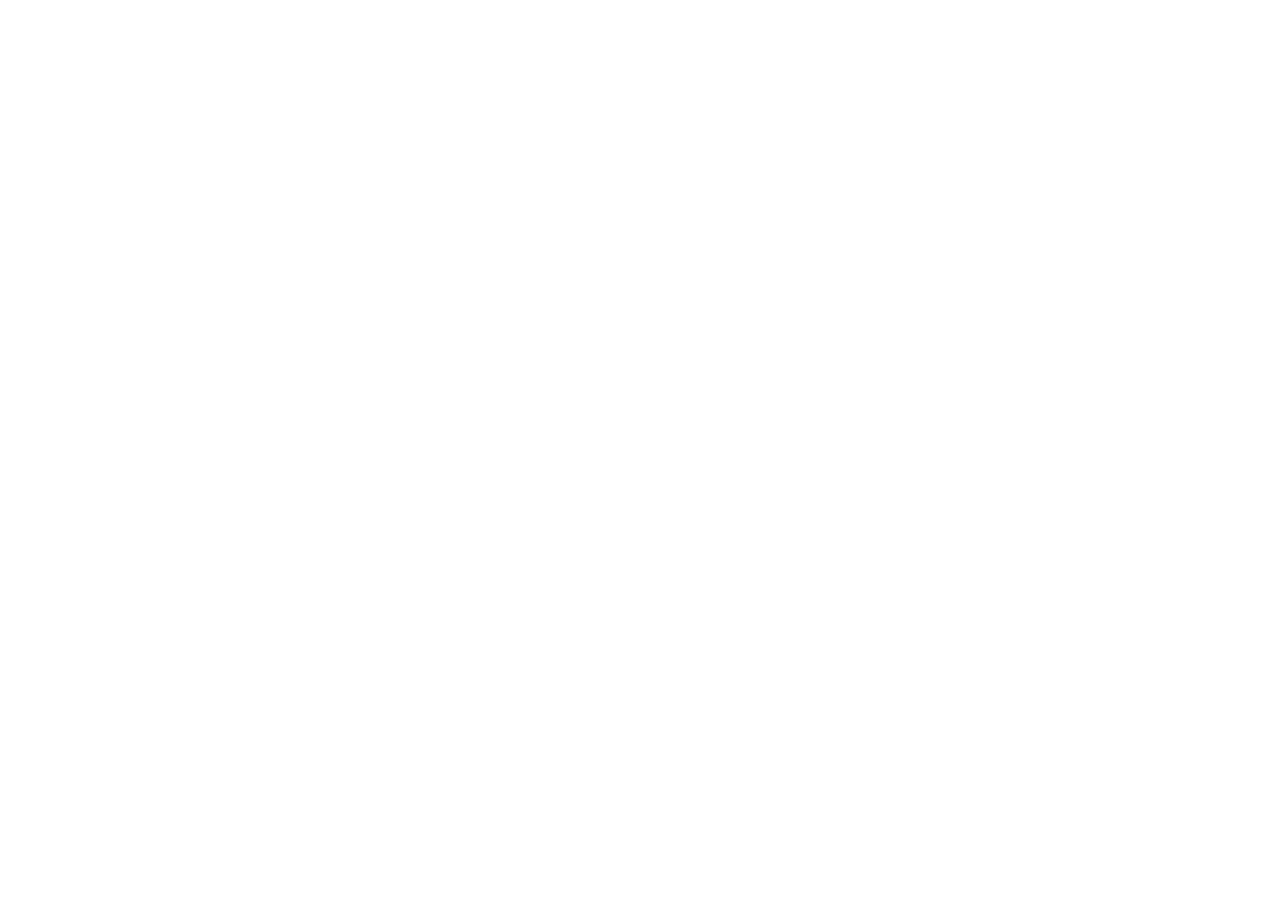
==== index.html @ 2ef4dcbf "index html" ====
<!DOCTYPE html>
<html lang="en">
<head>
  <meta charset="UTF-8">
  <meta http-equiv="X-UA-Compatible" content="IE=edge">
  <meta name="viewport" content="width=device-width, initial-scale=1.0">
  <title>Document</title>
</head>
<body>
  
</body>
</html>
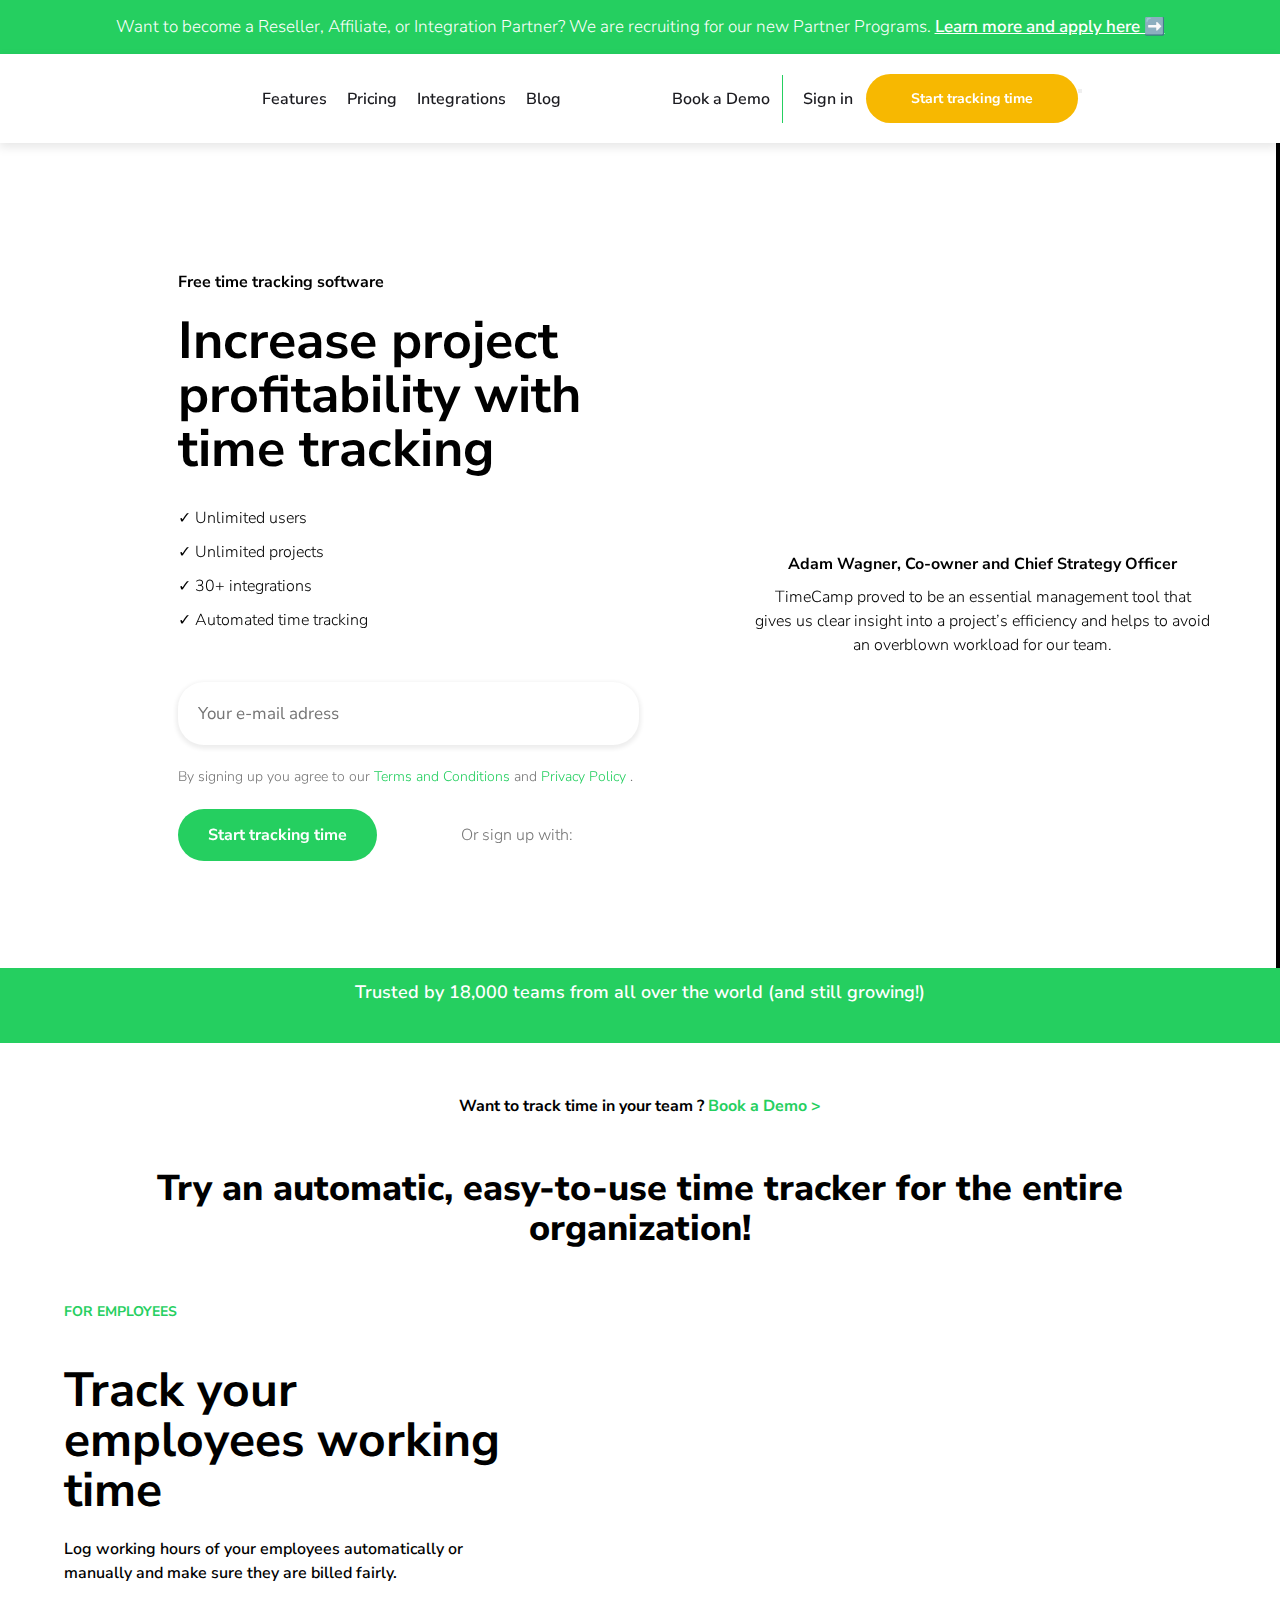
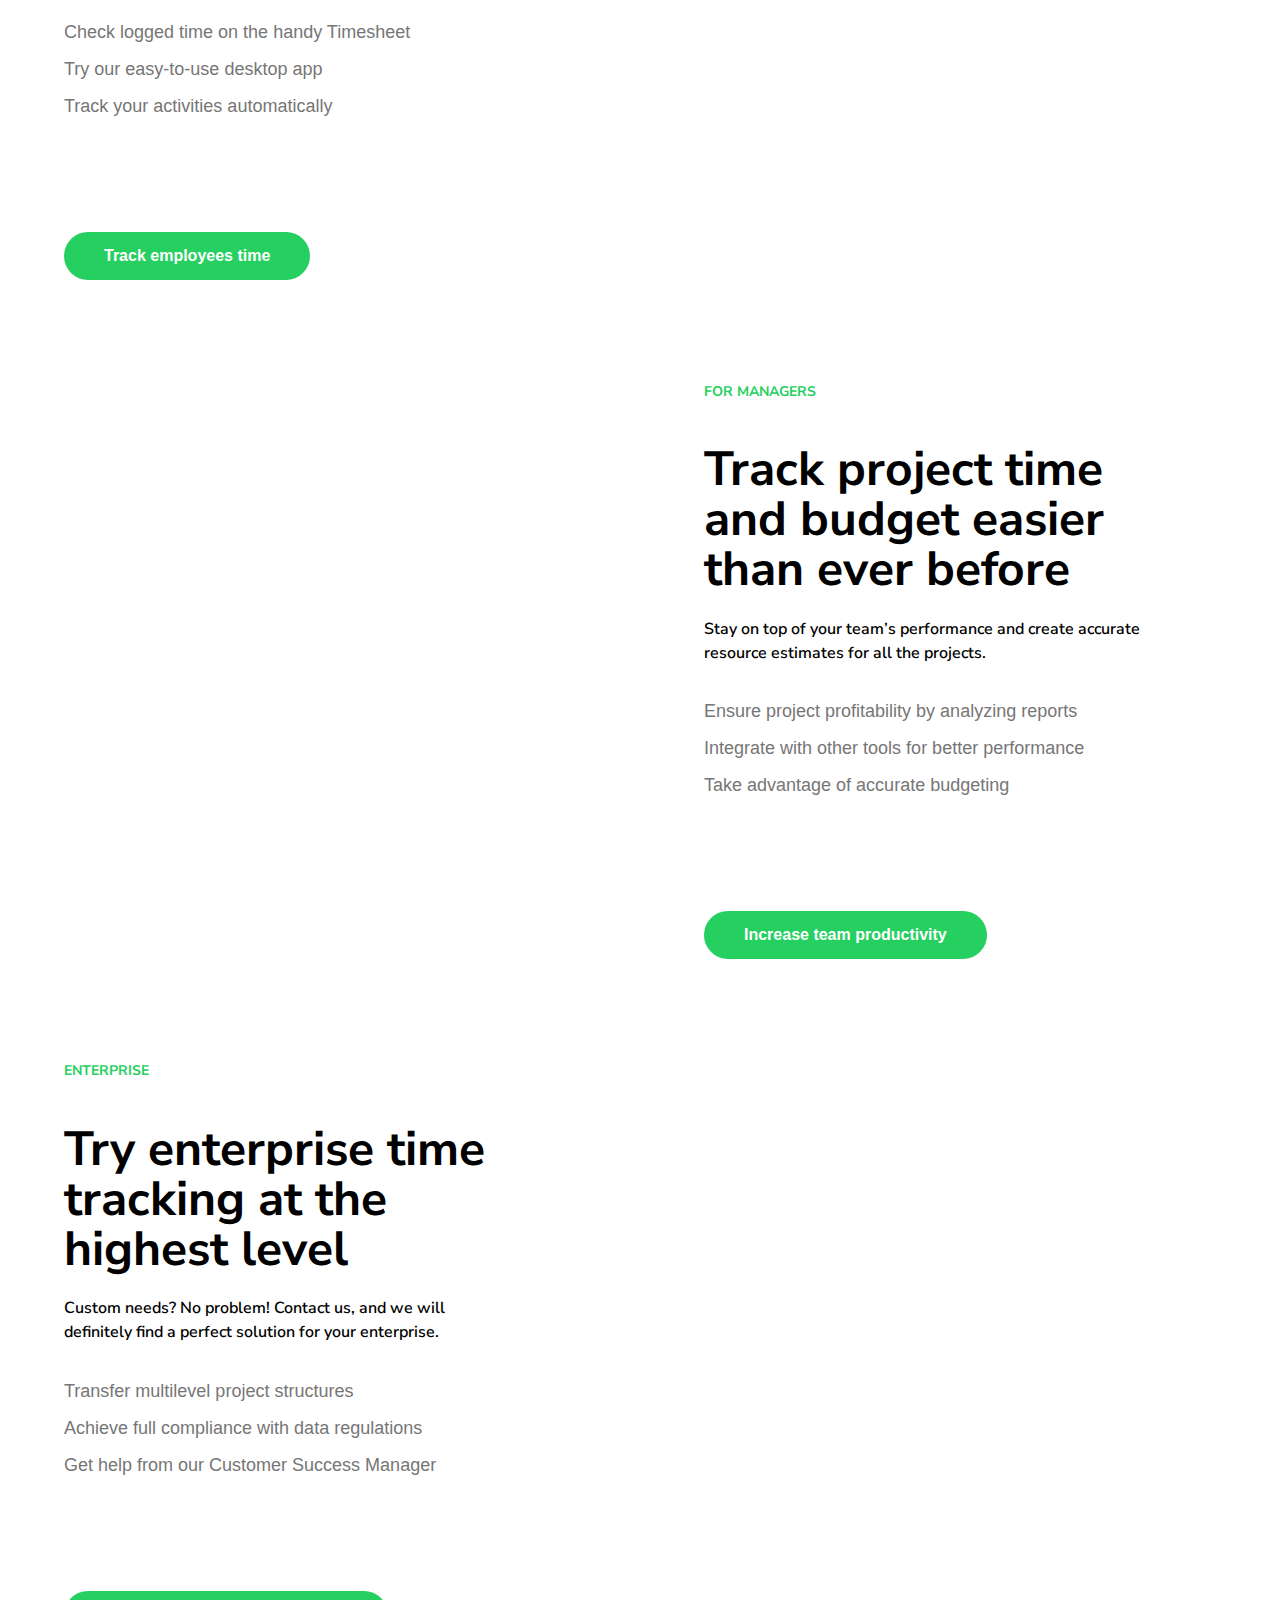
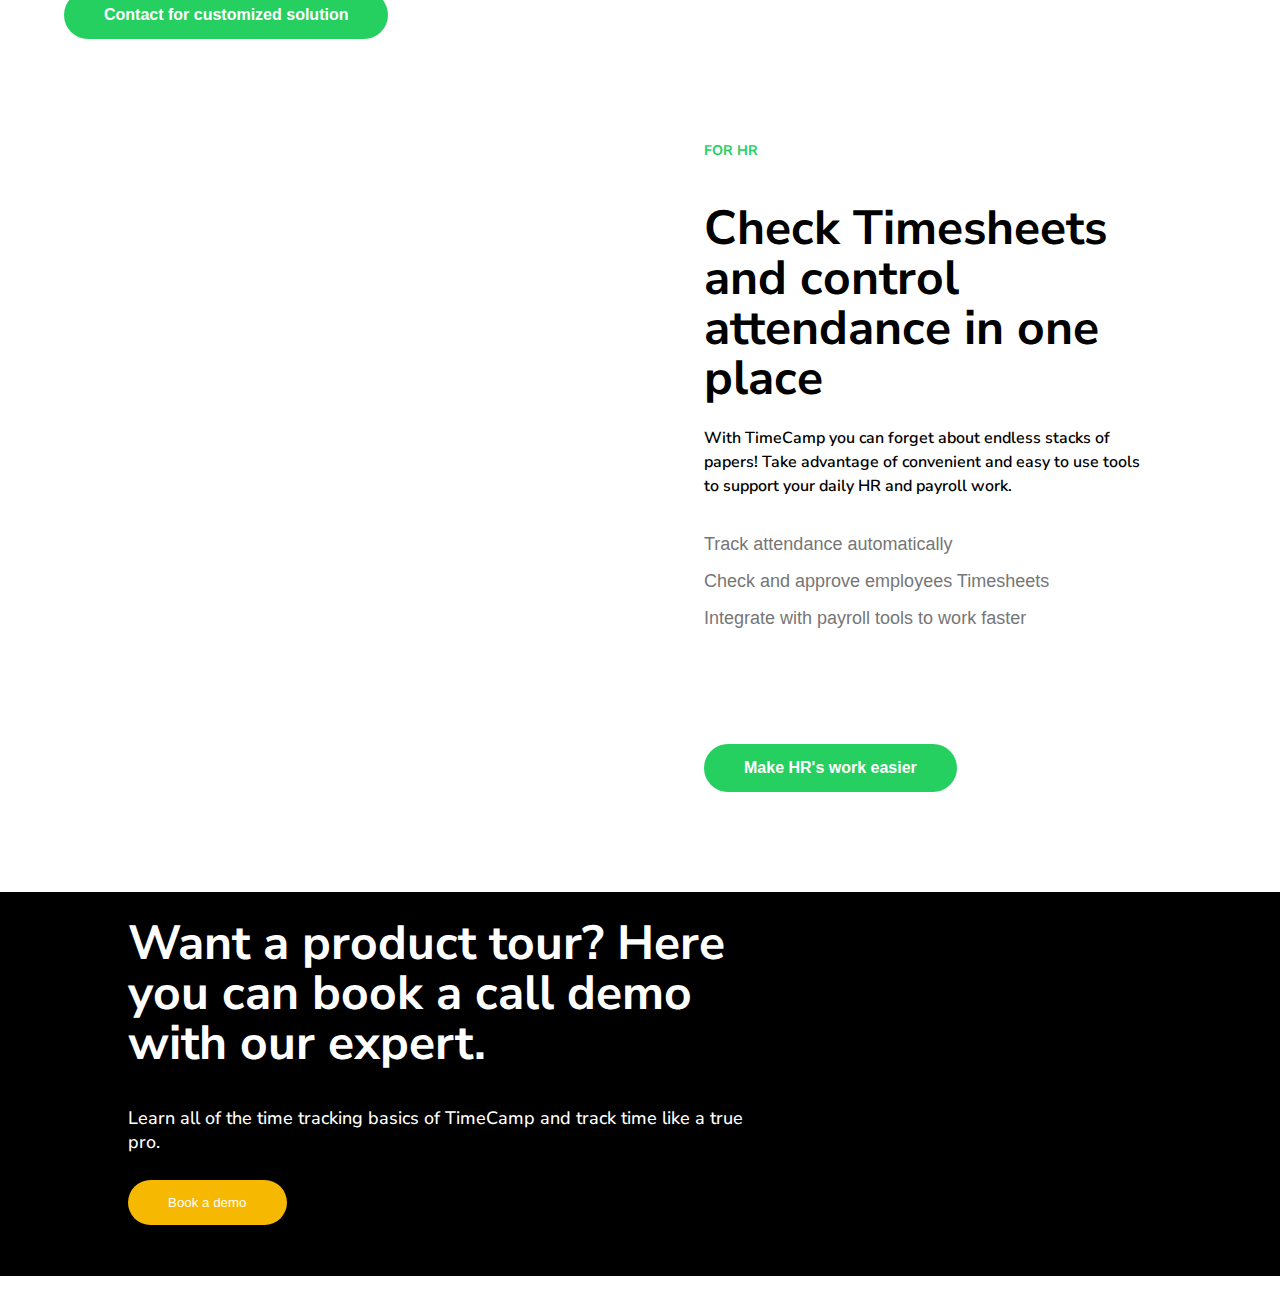
==== commit ce7bf870: "all tastks day 2" ====
--- a/index.html
+++ b/index.html
@@ -4,9 +4,195 @@
   <meta charset="UTF-8">
   <meta http-equiv="X-UA-Compatible" content="IE=edge">
   <meta name="viewport" content="width=device-width, initial-scale=1.0">
-  <title>Document</title>
+  <title>Time Tracking Software - Free Automated Time Tracker TimeCamp</title>
+  <link rel="stylesheet" href="style.css">
+  <link rel="icon" href="https://cdn-m.timecamp.com/timecamp.png" type="image/icon type">
+  <link rel="preload stylesheet" href="https://fonts.googleapis.com/css2?family=Nunito+Sans:wght@400;600;700;800&display=swap" as="style" />
+  <link rel="preload stylesheet" href="https://fonts.googleapis.com/css2?family=Lato:wght@400;700;900&display=swap" as="style" />
 </head>
 <body>
-  
+  <div id="nav1">
+    <p>Want to become a Reseller, Affiliate, or Integration Partner? We are recruiting for our new Partner Programs. <a target="_blank" href="https://www.timecamp.com/partners">Learn more and apply here ➡️</a></p>
+  </div>
+  <div id="nav2">
+    <img src="https://cdn-m.timecamp.com/img/greenbranding/colorLogo.svg" alt="">
+    <div>
+      <a target="_blank" href="">Features</a>
+      <a target="_blank" href="">Pricing</a>
+      <a target="_blank" href="">Integrations</a>
+      <a target="_blank" href="">Blog</a>
+    </div>
+    <div>
+      <a href="">Book a Demo</a>
+      <span></span>
+      <a href="">Sign in</a>
+      
+    </div>
+    <button>Start tracking time</button>
+    <div>
+      <button>
+        <span class="icon"></span>
+      </button>
+    </div>
+  </div>
+
+  <div id="mid">
+    <div id="left">
+      <p>Free time tracking software</p>
+      <h1>Increase project profitability with time tracking</h1>
+      <ul>
+        <li>✓ Unlimited users</li>
+        <li>✓ Unlimited projects</li>
+        <li>✓ 30+ integrations</li>
+        <li>✓ Automated time tracking</li>
+      </ul>
+      <input class="font" type="email" placeholder="Your e-mail adress">
+      <p>By signing up you agree to our <a target="_blank" href="https://www.timecamp.com/terms-conditions/">Terms and Conditions</a> and <a target="_blank" href="https://www.timecamp.com/privacy-policy/">Privacy Policy</a> .</p>
+      <button class="font">Start tracking time</button>
+      <div>
+        <p>Or sign up with:</p>
+        <img src="https://cdn-m.timecamp.com/img/logos/google.svg" alt="">
+      </div>
+    </div>
+    <div id="right">
+      <img src="https://cdn-m.timecamp.com/img/person.jpg" alt="">
+      <p>Adam Wagner, Co-owner and Chief Strategy Officer</p>
+      <p>TimeCamp proved to be an essential management tool that gives us clear insight into a project’s efficiency and helps to avoid an overblown workload for our team.</p>
+      <img src="https://cdn-m.timecamp.com/img/raindrop_logo.svg" alt="">
+    </div>
+  </div>
+  <div id="midFooter">
+    <p>Trusted by 18,000 teams from all over the world (and still growing!)</p>
+    <div>
+      <img src="https://cdn-m.timecamp.com/img/greenbranding/social-proof-section/usp-logo-white.png" alt="">
+      <img src="https://cdn-m.timecamp.com/img/greenbranding/social-proof-section/dsv-logo-white.png" alt="">
+      <img src="https://cdn-m.timecamp.com/img/greenbranding/social-proof-section/raindrop-logo-white.png" alt="">
+      <img src="https://cdn-m.timecamp.com/img/greenbranding/social-proof-section/saatchi-logo-white.png" alt="">
+      <img src="https://cdn-m.timecamp.com/img/greenbranding/social-proof-section/blitz-logo-white.png" alt="">
+      <img src="https://cdn-m.timecamp.com/img/greenbranding/social-proof-section/havas-logo-white.png" alt="">
+    </div>
+  </div>
+  <div id="sec-3">
+    <p>Want to track time in your team ? <a href="">Book a Demo ></a></p>
+    <h1>Try an automatic, easy-to-use time tracker for the entire organization!</h1>
+    <div class="sub">
+      <div class="div1">
+        <p>FOR EMPLOYEES</p>
+        <h1>Track your employees working time</h1>
+        <p>Log working hours of your employees automatically or manually and make sure they are billed fairly.</p>
+        <button class="">Check logged time on the handy Timesheet</button>
+        <div class="content">
+          <p>Enjoy the transparency - check your employees time records with more detailed information on the handy timesheet or a graphical, calendar-like view.</p>
+        </div>
+        <button class="">Try our easy-to-use desktop app</button>
+        <div class="content">
+          <p>Enjoy the transparency - check your employees time records with more detailed information on the handy timesheet or a graphical, calendar-like view.</p>
+        </div>
+        <button class="">Track your activities automatically</button>
+        <div class="content">
+          <p>Enjoy the transparency - check your employees time records with more detailed information on the handy timesheet or a graphical, calendar-like view.</p>
+        </div>
+        <div><button>Track employees time</button></div>
+      </div>
+      
+      <div class="div2">
+        <img src="https://cdn-m.timecamp.com/img/greenbranding/features/img-home-features.png" alt="">
+      </div>
+    </div>
+    <!--  -->
+    <div class="sub">
+      <div class="div2">
+        <img src="https://cdn-m.timecamp.com/img/greenbranding/features/reporting-features.png" alt="">
+      </div>
+      <div class="div1">
+        <p>FOR MANAGERS</p>
+        <h1>Track project time and budget easier than ever before</h1>
+        <p>Stay on top of your team’s performance and create accurate resource estimates for all the projects.</p>
+        <button class="">Ensure project profitability by analyzing reports</button>
+        <div class="content">
+          <p>TimeCamp provides you with all the data you need to analyze the projects’ performance to ensure your team always stays on track. Look at the clear graphics and get a better view of the time tracked!</p>
+        </div>
+        <button class="">Integrate with other tools for better performance</button>
+        <div class="content">
+          <p>Use seamless and quick setup to track time directly from a tool you already use, or import your project structure into TimeCamp.</p>
+        </div>
+        <button class="">Take advantage of accurate budgeting</button>
+        <div class="content">
+          <p>No more guessing! With TimeCamp you will get reasonable estimates for your projects and keep an eye on the resources usage.</p>
+        </div>
+        <div><button>Increase team productivity</button></div>
+      </div>
+      
+      
+    </div>
+    <!--  -->
+    <div class="sub">
+      
+      <div class="div1">
+        <p>ENTERPRISE</p>
+        <h1>Try enterprise time tracking at the highest level</h1>
+        <p>Custom needs? No problem! Contact us, and we will definitely find a perfect solution for your enterprise.</p>
+        <button class="">Transfer multilevel project structures</button>
+        <div class="content">
+          <p>No matter how many projects your team is currently working on, with TimeCamp you'll be able to organize work time without any problem.</p>
+        </div>
+        <button class="">Achieve full compliance with data regulations</button>
+        <div class="content">
+          <p>Our time tracking tool is fully GDPR compliant so that you can leave personal data and its privacy on us.</p>
+        </div>
+        <button class="">Get help from our Customer Success Manager</button>
+        <div class="content">
+          <p>Does your organization have more advanced or extraordinary needs? Our team would be happy to ensure you a private cloud implementation and help with dedicated onboarding.</p>
+        </div>
+        <div><button>Contact for customized solution</button></div>
+      </div>
+      <div class="div2">
+        <img src="https://cdn-m.timecamp.com/img/greenbranding/features/project-structure.png" alt="">
+      </div>
+      
+    </div>
+    <!--  -->
+    <div class="sub">
+      <div class="div2">
+        <img src="https://cdn-m.timecamp.com/img/greenbranding/features/attendance-features.png" alt="">
+      </div>
+      <div class="div1">
+        <p>FOR HR</p>
+        <h1>Check Timesheets and control attendance in one place</h1>
+        <p>With TimeCamp you can forget about endless stacks of papers! Take advantage of convenient and easy to use tools to support your daily HR and payroll work.</p>
+        <button class="">Track attendance automatically</button>
+        <div class="content">
+          <p>TimeCamp allows both you and your employees to keep an eye on their absence, sick days, or vacation leaves. Track attendance and working hours easily as never before.</p>
+        </div>
+        <button class="">Check and approve employees Timesheets</button>
+        <div class="content">
+          <p>Enjoy the benefits of fully automated timesheet submissions - quickly approve or reject them and leave notes to make sure the employees understand what needs to be done to get approved.</p>
+        </div>
+        <button class="">Integrate with payroll tools to work faster</button>
+        <div class="content">
+          <p>Make sure your employees are paid fairly! Use TimeCamp to connect the attendance data with payroll tools to create payroll lists with just a few clicks.</p>
+        </div>
+        <div><button>Make HR's work easier</button></div>
+      </div>
+      
+      
+    </div>
+    <!-- Product Tour BLACK DIV -->
+    <div id="ptour">
+      <div class="p-div1">
+        <h1>Want a product tour? Here you can book a call demo with our expert.</h1>
+        <p>Learn all of the time tracking basics of TimeCamp and track time like a true pro.</p>
+        <button>Book a demo</button>
+      </div>
+      
+    </div>
+    <div class="p-div2">
+      <img src="https://cdn-m.timecamp.com/img/greenbranding/features/black_cta_img-platform.png" alt="">
+    </div>
+
+    <!--  -->
+  </div>
+
 </body>
-</html>+</html>
+<script src="script.js"></script>--- a/style.css
+++ b/style.css
@@ -0,0 +1,487 @@
+*{
+  margin: 0;
+  padding: 0;
+  box-sizing: border-box;
+}
+.font {
+  font-family: Nunito Sans, sans-serif;
+}
+body{
+  font-family: Nunito Sans, sans-serif;
+  font-weight: 300;
+  font-style: normal;
+  line-height: 24px;
+}
+#nav1{
+  background-color: #25CF60;
+  text-align: center;
+  
+}
+#nav1 > p{
+  color: white;
+  padding:15px 0px 15px 0px;
+  font-size: 17px;
+}
+#nav1 > p > a{
+  text-decoration: none;
+  color: white;
+  text-decoration: underline;
+  font-weight: 600;
+}
+#nav2 {
+  display: flex;
+  padding-top: 20px;
+  padding-bottom: 20px;
+  justify-content: center;
+  box-shadow: -1px 4px 10px 0 rgb(0 0 0 / 10%);
+  position: sticky;
+  top: 0px;
+  background-color: white;
+  z-index: 12333;
+}
+#nav2 > div:nth-child(2){
+  display: flex;
+  grid-template-columns: repeat(4,1fr);
+  gap: 20px;
+  justify-content: space-between;
+  align-items: center;
+  margin-left: 5%;
+  margin-right: 12%;
+  width: 20%;
+}
+#nav2 > div:nth-child(2) > a{
+  text-decoration: none;
+  color: #1b1b20;
+  font-weight:600;
+  line-height: 24px;
+}
+#nav2 > div:nth-child(2) > a:hover{
+  color: #dfa601;
+}
+#nav2 > div:nth-child(3) > a:hover{
+  color: #dfa601;
+}
+#nav2 > div:nth-child(3){
+  margin-right: 1%;
+  display: flex;
+  align-items: center;
+  font-weight: 600;
+  
+}
+#nav2 > div:nth-child(3) > a:nth-child(1){
+  border: 1px solid #25CF60;
+  padding-top: 12px;
+  padding-bottom: 12px;
+  padding-right: 12px;
+  border-left: none;
+  border-top: none;
+  border-bottom: none;
+  margin-right: 20px;
+}
+#nav2 > div:nth-child(3) > a{
+  text-decoration: none;
+  color: #1b1b20;
+  font-weight: 600;
+  line-height: 24px;
+}
+#nav2 > button {
+  font-family: Nunito Sans ;
+  background-color: #F7B801;
+  color: white;
+  font-weight: 700;
+  font-size: 14px;
+  padding: 15px 45px 15px 45px;
+  border: none;
+  border-radius: 30px;
+}
+#nav2 > button:hover{
+  background-color: #dfa601;
+  cursor: pointer;
+}
+/* Mid CSS */
+
+#mid{
+  border: 4px solid black;
+  border-top: none;
+  border-left: none;
+  border-bottom: none;
+  background-image: url('https://cdn-m.timecamp.com/img/backgroundTop.webp');
+  background-size: cover;
+  background-position: center;
+  background-repeat: no-repeat;
+  display: flex;
+  flex-wrap: wrap;
+  justify-content: center;
+  padding-top: 6%;
+  padding-bottom: 6%;
+}
+ul{
+  list-style-type: none;
+}
+#mid > #left {
+  width: 30vw;
+  background-color: rgba(255,255,255,.9);
+  backdrop-filter: blur(3px);
+  padding: 50px 50px 30px 50px;
+  height: fit-content;
+  border-radius: 6px;
+  margin-left: 10%;
+}
+@keyframes fade {
+  0% {
+      opacity: 0;
+  }
+  100% {
+      opacity: 1;
+   }
+}
+#mid > #left > p:nth-child(1){
+  font-weight: 700;
+}
+#mid > #left > h1{
+  font-size: 52px;
+  line-height: 54px;
+  margin-top: 20px;
+  margin-bottom: 30px;
+}
+#mid > #left > ul > li{
+  margin-top: 10px;
+}
+#mid > #left > input{
+  width: 100%;
+  padding: 20px;
+  border: none;
+  border-radius: 26px;
+  box-shadow: 0 2px 4px 2px rgb(0 0 0 / 7%);
+  margin-top: 50px;
+  margin-bottom: 20px;
+  font-size: 17px;
+}
+#mid > #left > input + p{
+  font-size: 14px;
+  color: #767676;
+}
+#mid > #left > input + p > a{
+  text-decoration: none;
+  color: #25cf60;
+}
+#mid > #left > button{
+  border: none;
+  padding: 15px 30px;
+  border-radius: 26px;
+  color: white;
+  background-color: #25CF60;
+  font-size: 16px;
+  font-weight: 700;
+  cursor: pointer;
+  margin-top: 20px;
+  margin-right: 80px;
+}
+#mid > #left > button:hover{
+  background-color: #1da44c;
+}
+#mid > #left > div > img:hover{
+  cursor: pointer;
+}
+#mid > #left > div{
+  display: inline-flex;
+  justify-content: flex-end;
+  align-items: center;
+  color: #767676;
+}
+
+#mid > #right {
+  
+  animation: fade 3s ease;
+  margin-left: 10%;
+  margin-top: 12%;
+  border-radius: 6px;
+  height: fit-content;
+  width: 30%;
+  background-color: rgba(255,255,255,.9);
+  backdrop-filter: blur(3px);
+  text-align: center;
+  padding: 5px 40px 40px 40px;
+}
+#mid > #right > img:nth-child(1){
+  border-radius: 50%;
+  width: 17%;
+}
+#mid > #right > p:nth-child(2){
+  font-weight: 700;
+  margin-top: 5%;
+  margin-bottom: 2%;
+}
+#mid > #right > p:nth-child(3){
+  font-weight: 300;
+  margin-bottom: 10%;
+}
+#mid > #right > img:nth-child(4){
+  width: 20%;
+  margin-bottom: 10%;
+}
+
+
+/* Mid Footer Css */
+
+#midFooter{
+  background-color:#25CF60;
+  text-align: center;
+  color: white;
+  font-weight: 600;
+  font-size: 18px;
+  padding-top: 1%;
+  padding-bottom: 1%;
+}
+#midFooter > div{
+ 
+  display: flex;
+  width: 50%;
+  justify-content: space-between;
+  align-items: center;
+  margin: auto;
+  margin-top: 2%;
+
+}
+
+/* 3rd Section CSS */
+
+#sec-3{
+}
+#sec-3 > p{
+  text-align: center;
+  font-weight: 700;
+  margin-top: 4%;
+  margin-bottom: 4%;
+}
+#sec-3 > p > a{
+  text-decoration: none;
+  color: #25CF60;
+}
+#sec-3 > h1{
+  text-align: center;
+  width: 50%;
+  margin: auto;
+  font-size: 36px;
+  font-weight: 800;
+  line-height: 40px;
+  margin-bottom: 4%;
+}
+#sec-3 > .sub{
+  display: flex;
+  justify-content: center;
+  margin-bottom: 100px;
+  padding-left: 10%;
+}
+#sec-3 > .sub > .div1{
+  width: 30%;
+  padding-right: 5%;
+}
+#sec-3 > .sub > .div2{
+  width: 40%;
+  display: flex;
+  align-items: center;
+}
+#sec-3 > .sub > .div2 > img{
+  width: 80%;
+}
+#sec-3 > .sub > .div1 > p:nth-child(1){
+  color: #25CF60;
+  font-weight: 700;
+  font-size: 14px;
+  margin-bottom: 9%;
+}
+#sec-3 > .sub > .div1 > h1{
+  font-size: 48px;
+  font-weight: 700;
+  line-height: 50px;
+  margin-bottom: 5%;
+}
+.div1 > h1 + p{
+  font-weight: 600;
+  margin-bottom: 8%;
+}
+.div1 > button{
+  border: none;
+  background-color: white;
+  font-size: 18px;
+  color: #767676;
+  transition: all .15s ease-in-out;
+  margin-bottom: 15px;
+}
+.div1 > .content {
+  margin-top: 2%;
+  margin-bottom: 4%;
+  display: none;
+
+}
+.div1 > .active{
+  color: #1b1b20;
+  border-bottom: 2px solid #25cf60;
+  font-weight: 600;
+  margin-bottom: 5%;
+  padding-bottom: 7px;
+}
+/* Button Of Sec 3 DIV 1 */
+.div1 > div > button{
+  background-color: #25cf60;
+  border: none;
+  border-radius: 26px;
+  padding: 15px 40px;
+  color: white;
+  font-weight: 700;
+  margin-top: 100px;
+  font-size: 16px;
+}
+.div1 > div > button:hover{
+  background: #1da44c;
+  cursor: pointer;
+}
+/* PTOUR DIV */
+#ptour{
+  background-color: black;
+  color: white;
+  display: flex;
+  justify-content: center;
+}
+#ptour > .p-div1{
+  width: 50%;
+  padding-right: 20%;
+  align-items: center;
+  padding-top: 2%;
+  padding-bottom: 4%;
+}
+#ptour > .p-div1 > h1{
+  font-size: 48px;
+  font-weight: 700;
+  line-height: 50px;
+}
+#ptour > .p-div1 > p{
+  font-size: 18px;
+  margin: 6% 0% 4% 0%;
+  font-weight: 500;
+}
+#ptour > .p-div1 >button{
+  border: none;
+  background-color: #f7b801;
+  border-radius:26px;
+  padding: 15px 40px;
+  color: white;
+}
+#ptour > .p-div1 >button:hover{
+  background-color: #dfa601;
+  color: white !important;
+  cursor: pointer;
+}
+.p-div2{
+  width: 40%;
+  position: relative;
+  bottom: 350px;
+  left:60%;
+}
+.p-div2  > img{
+  width: 100%;
+}
+/*  */
+/* MAKING ABOVE CSS RESPONSIVE */
+@media (max-width: 1880px){
+  #mid > #left{
+    width: 44%;
+  }
+}
+@media (max-width: 1430px){
+  #ptour{
+    justify-content: flex-start;
+  }
+  #ptour > .p-div1{
+    margin-left: 10%;
+    padding-right: 0%;
+  }
+}
+@media (max-width: 1830px){
+  #mid{
+    justify-content: flex-start;
+    
+  }
+  #mid > #right{
+    margin-left: 2%;
+    width: 42%;
+    margin-right: 2%;
+    margin-top: 22%;
+  }
+  #midFooter > div{
+    width: 80%;
+  }
+  #sec-3 > h1{
+    width: 80%;
+  }
+  #sec-3 > .sub{
+    padding-left: 0%;
+  }
+  #sec-3 > .sub > .div1{
+    width: 40%;
+  }
+  #sec-3 > .sub > .div2{
+    width: 50%;
+  }
+  #sec-3 > .sub > .div2  > img{
+    width: 100%;
+    padding-right: 20%;
+  }
+  @media (max-width: 992px){
+    #nav2 > button,
+    #nav2 > div:nth-child(3),
+    #nav2 > div:nth-child(2){
+      display: none;
+    }
+    #nav2 > div:nth-child(5) > button{
+      width: 30px;
+      height: 30px;
+      background-image: url('[data-uri]');
+      background-color: transparent;
+      border: none;
+    }
+    #nav2{
+      justify-content: space-around;
+    }
+
+    #midFooter > div{
+      display: grid;
+      grid-template-columns: repeat(3,1fr);
+      gap: 30px;
+      padding-bottom: 30px;
+    }
+    #sec-3 > .sub{
+      padding-left: 100px;
+    }
+    #sec-3 > .sub > .div1{
+      width: 50%;
+      text-align: left;
+    }
+    #sec-3 > .sub > .div1 button{
+      text-align: left;
+    }
+  }
+  @media (max-width: 760px){
+    #mid > #right{
+      display: none;
+    }
+    #mid > #left{
+      width: 80%;
+    }
+    #sec-3 > .sub > .div2{
+      display: none;
+    }
+    #sec-3 > .sub{
+      padding-left: 0px;
+    }
+    #sec-3 > .sub > .div1{
+      width: 70%;
+      text-align: left;
+    }
+    #sec-3 > .sub > .div1 button{
+      text-align: left;
+    }
+  }
+}
+/*  */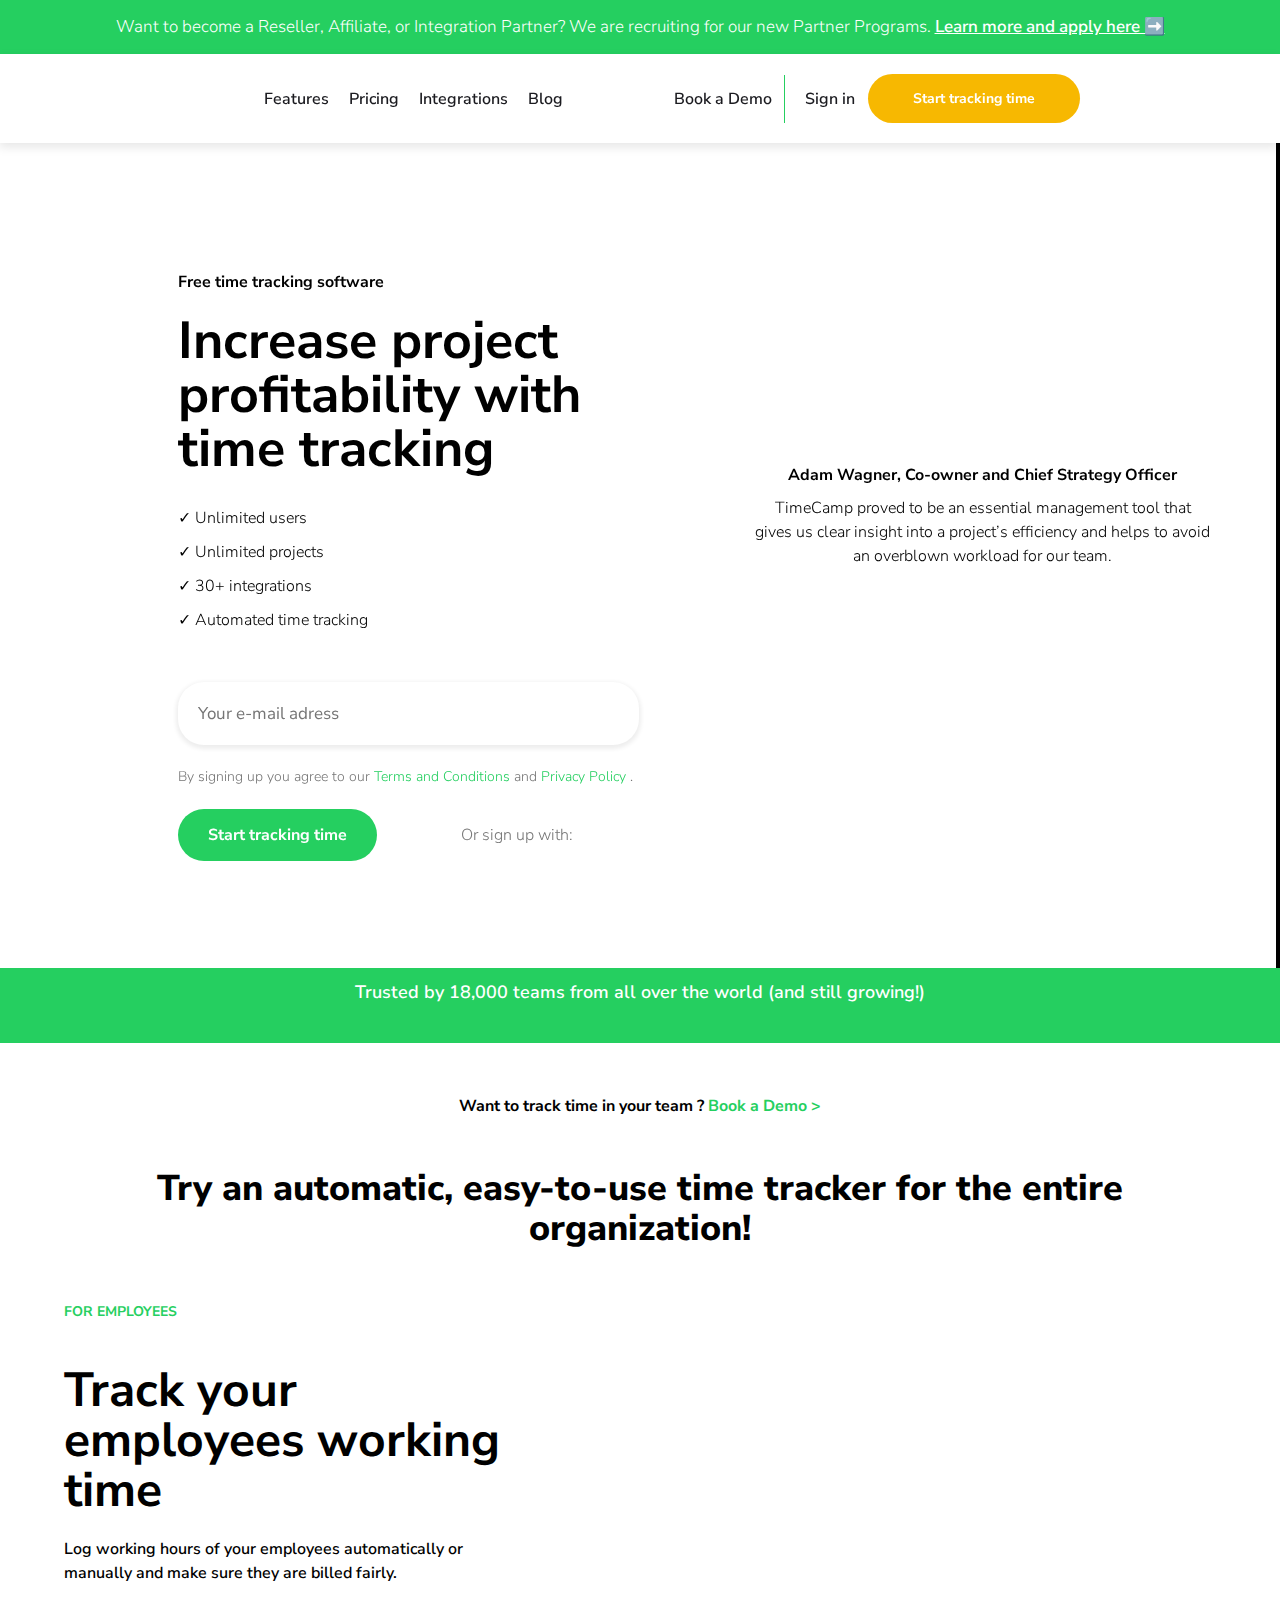
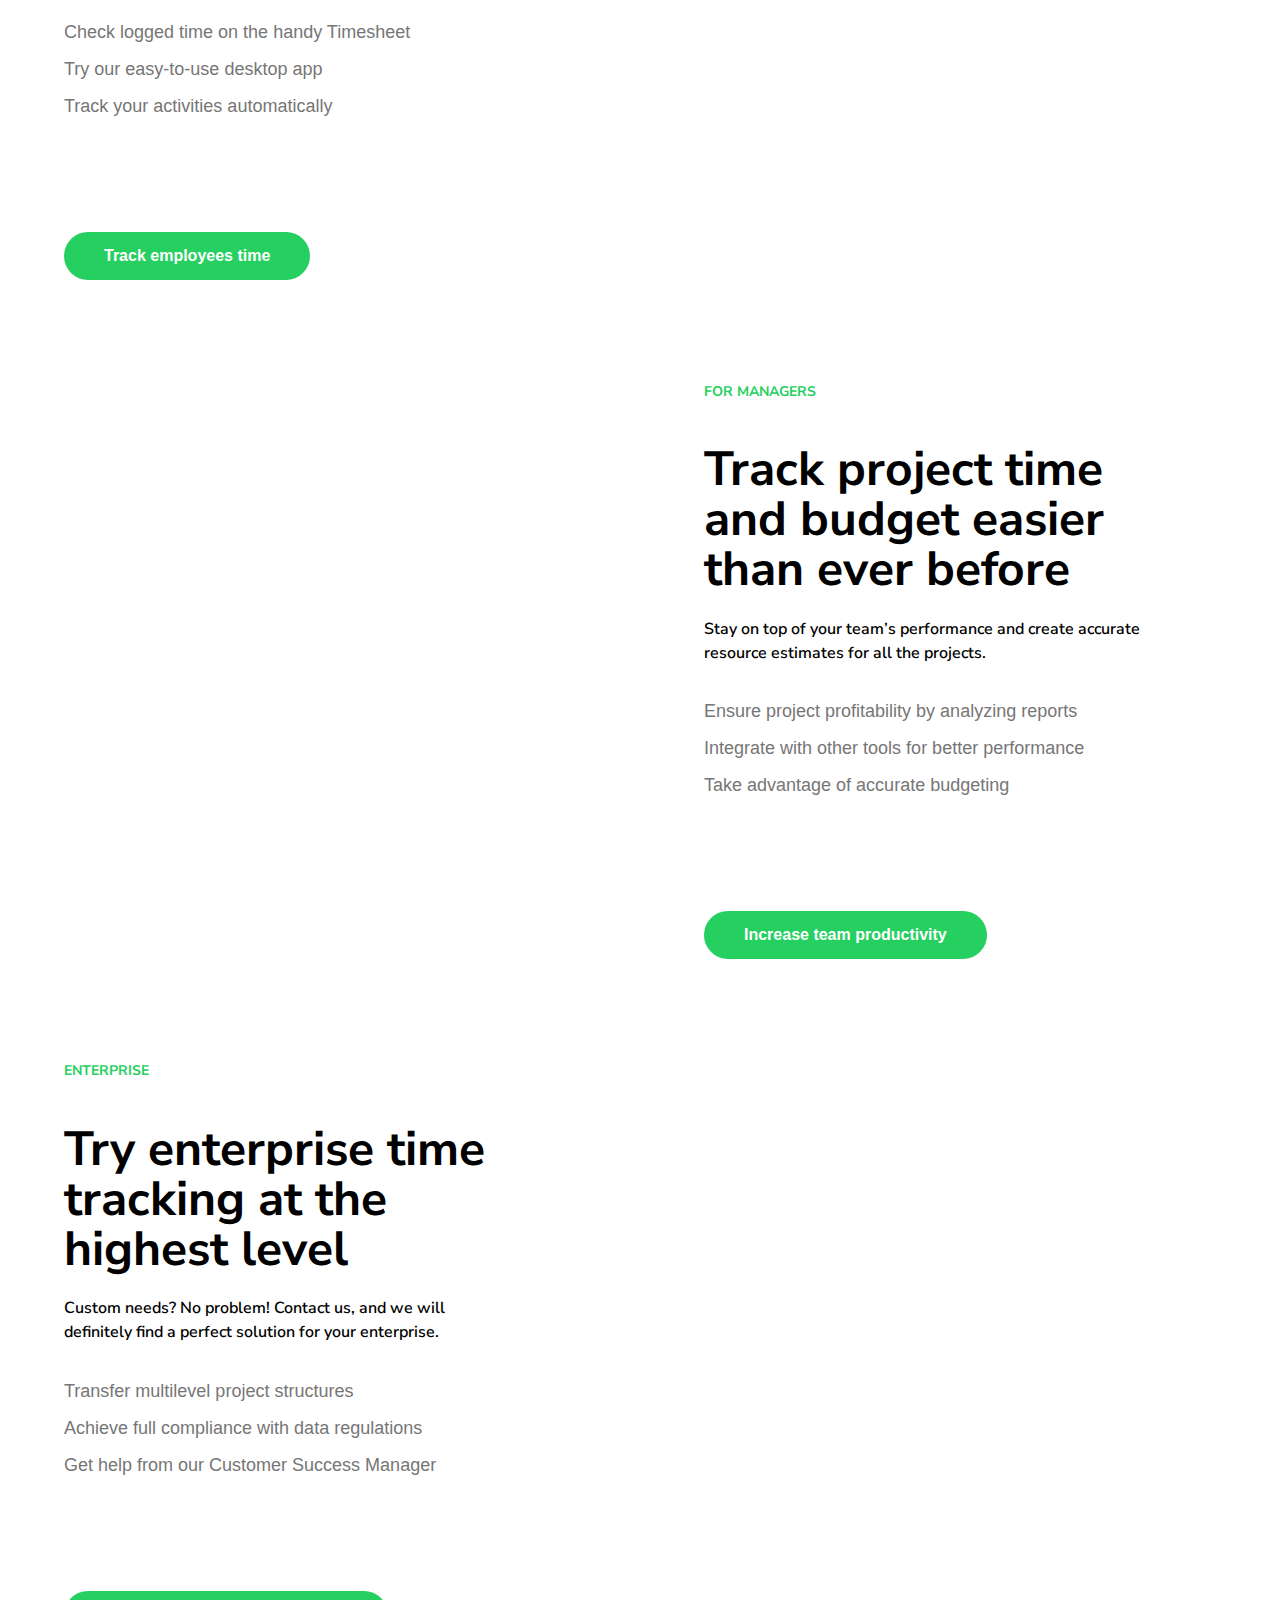
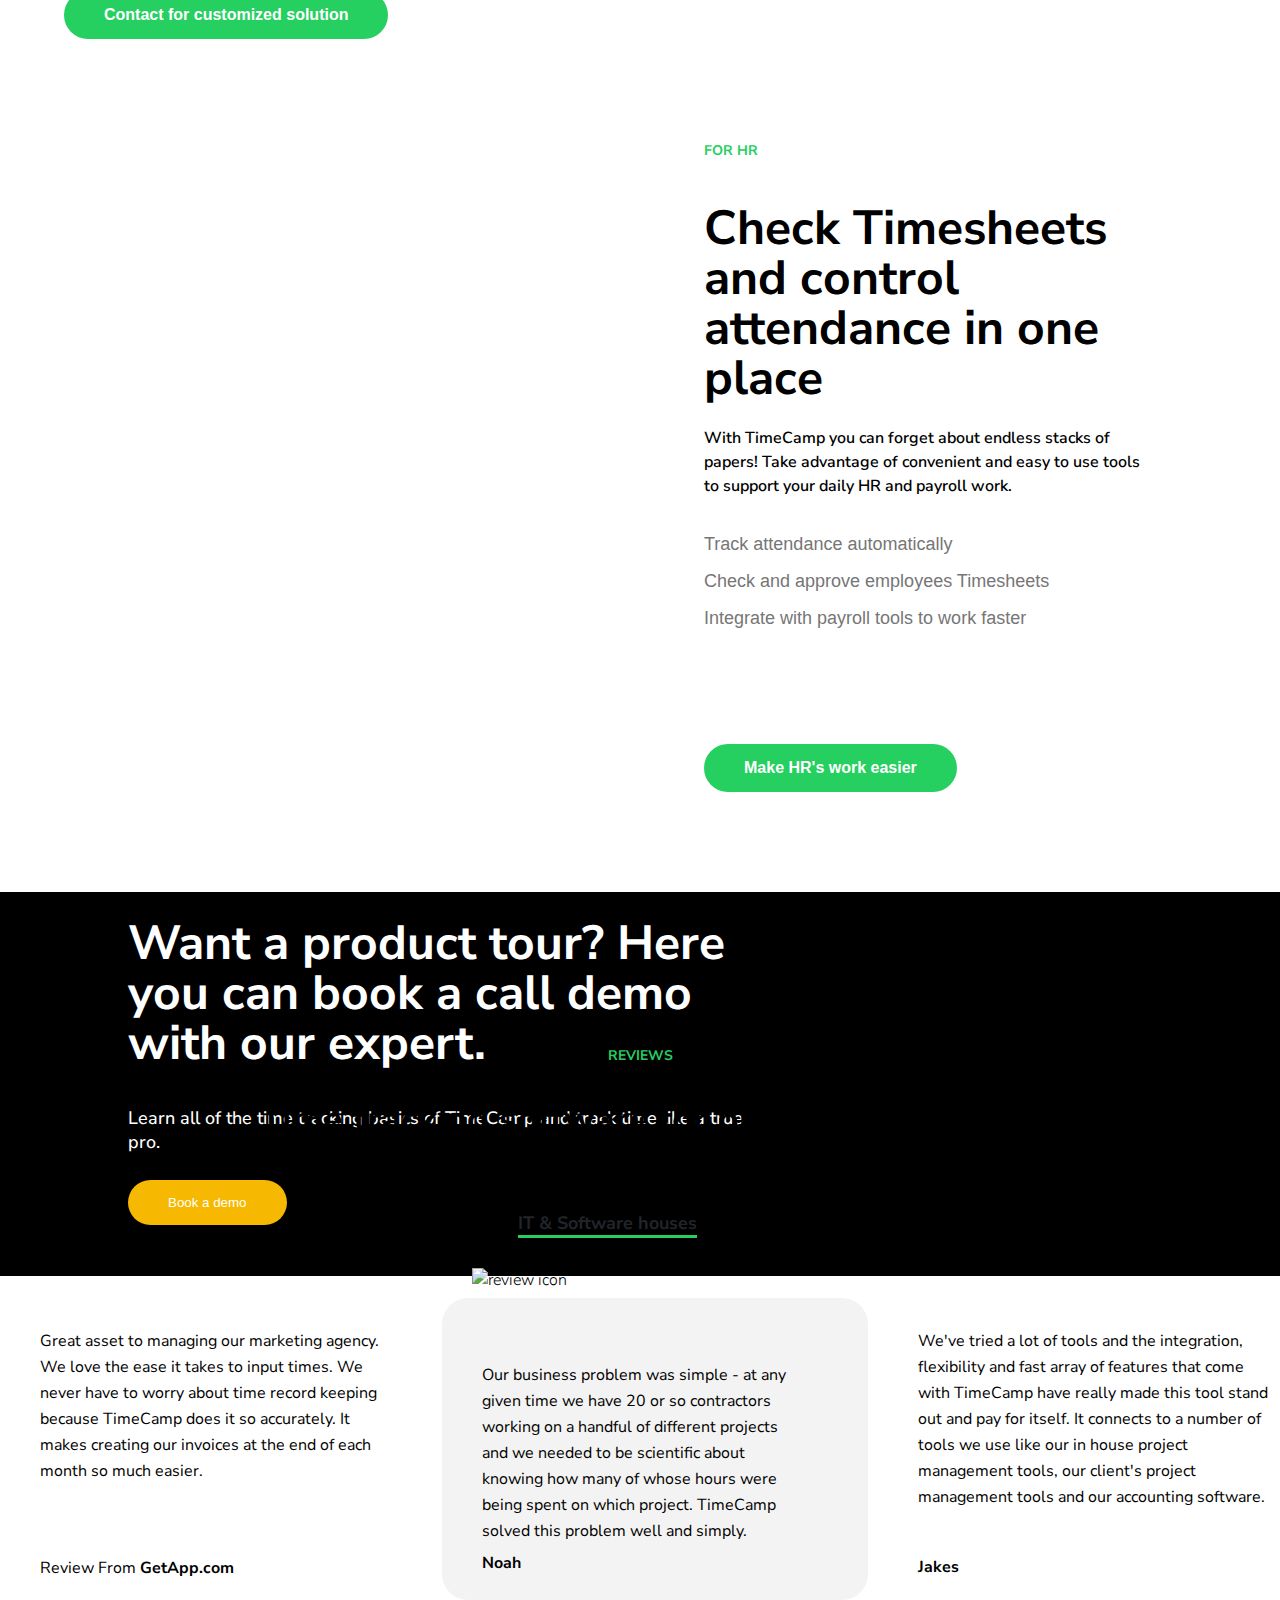
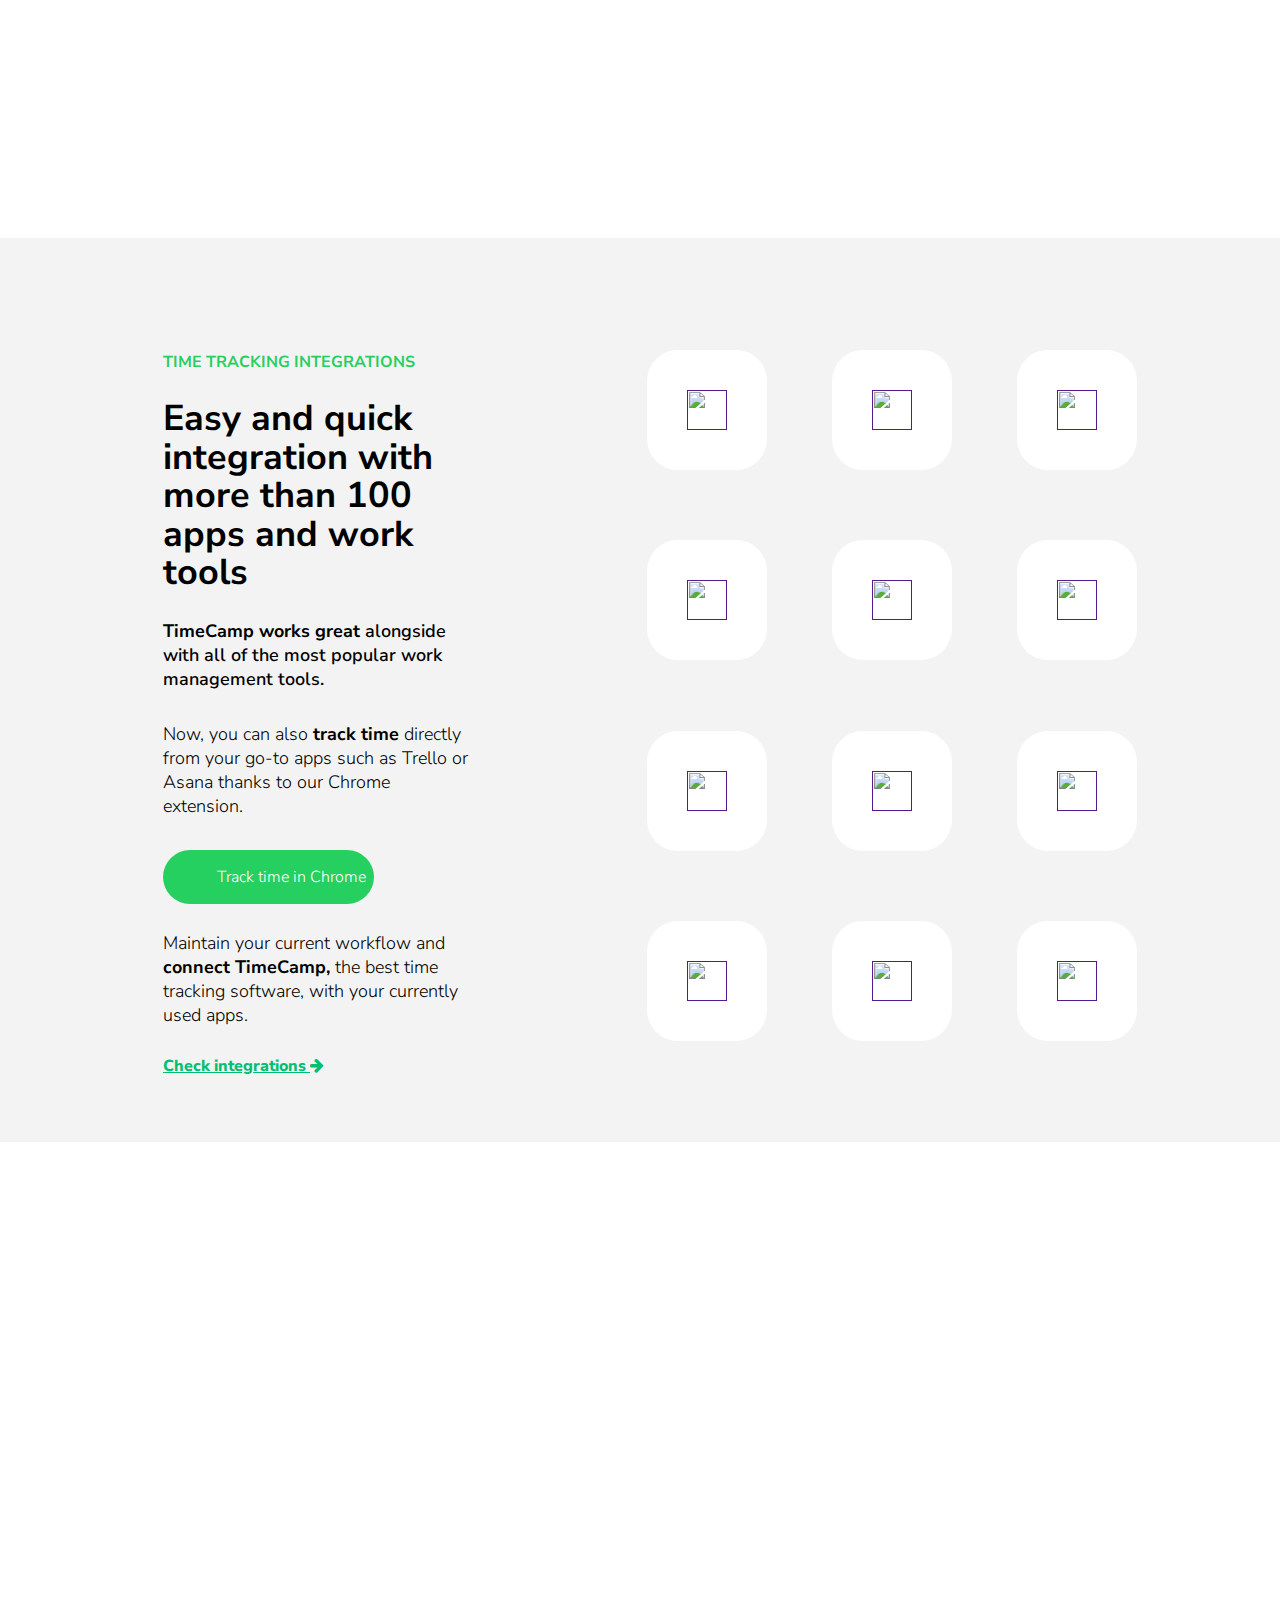
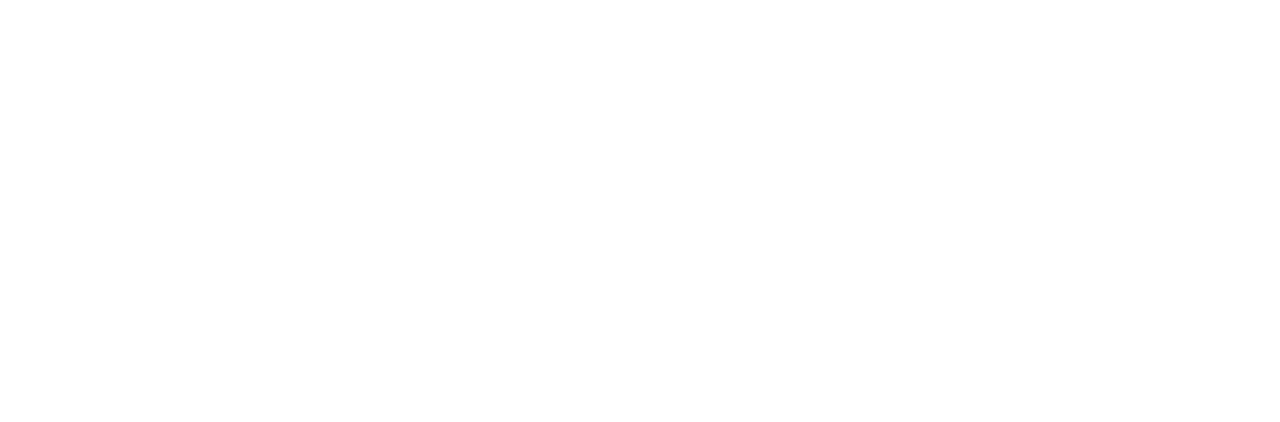
==== commit 4d8b938b: "d3 2 issue 15tasks Done" ====
--- a/index.html
+++ b/index.html
@@ -9,6 +9,7 @@
   <link rel="icon" href="https://cdn-m.timecamp.com/timecamp.png" type="image/icon type">
   <link rel="preload stylesheet" href="https://fonts.googleapis.com/css2?family=Nunito+Sans:wght@400;600;700;800&display=swap" as="style" />
   <link rel="preload stylesheet" href="https://fonts.googleapis.com/css2?family=Lato:wght@400;700;900&display=swap" as="style" />
+  <link rel="stylesheet" href="https://cdnjs.cloudflare.com/ajax/libs/font-awesome/4.7.0/css/font-awesome.min.css">
 </head>
 <body>
   <div id="nav1">
@@ -46,7 +47,7 @@
         <li>✓ 30+ integrations</li>
         <li>✓ Automated time tracking</li>
       </ul>
-      <input class="font" type="email" placeholder="Your e-mail adress">
+      <input id="mail" class="font" type="email" placeholder="Your e-mail adress">
       <p>By signing up you agree to our <a target="_blank" href="https://www.timecamp.com/terms-conditions/">Terms and Conditions</a> and <a target="_blank" href="https://www.timecamp.com/privacy-policy/">Privacy Policy</a> .</p>
       <button class="font">Start tracking time</button>
       <div>
@@ -189,8 +190,135 @@
     <div class="p-div2">
       <img src="https://cdn-m.timecamp.com/img/greenbranding/features/black_cta_img-platform.png" alt="">
     </div>
+    <!-- DAY-3 -->
+    <div></div>
+    <div id="review">
+      <p>REVIEWS</p>
+      <h1>Time tracking software for businesses across all industries and sizes</h1>
+      <div>
+        <p>Marketing agencies</p>
+        <p>IT & Software houses</p>
+        <p>Designers</p>
+        <p>Accounting</p>
 
+      </div>
+      <div class="list">
+        <div class="item">
+          
+          <p>
+            Great asset to managing our marketing agency. We love the ease it takes to input times. We never have to worry about
+            time record keeping because TimeCamp does it so accurately. It makes creating our invoices at the end of each month so
+            much easier.
+          </p>
+          <span></span>
+        </div>
+        <div class="item">
+          
+          <p>
+            Great asset to managing our marketing agency. We love the ease it takes to input times. We never have to worry about
+            time record keeping because TimeCamp does it so accurately. It makes creating our invoices at the end of each month so
+            much easier.
+          </p>
+          <p style="display: inline;">Review From</p>
+          <span>GetApp.com</span>
+        </div>
+        <div class="item">
+          <img class="review-img" src="https://cdn-m.timecamp.com/img/landing-page/time-tracking-biz/reviews-icon.png" alt="review icon">
+          <p>
+            Our business problem was simple - at any given time we have 20 or so contractors working on a handful of different
+            projects and we needed to be scientific about knowing how many of whose hours were being spent on which project.
+            TimeCamp solved this problem well and simply.
+          </p>
+          <span>Noah</span>
+        </div>
+        <div class="item">
+          
+          <p>
+          We've tried a lot of tools and the integration, flexibility and fast array of features that come with TimeCamp have
+          really made this tool stand out and pay for itself. It connects to a number of tools we use like our in house project
+          management tools, our client's project management tools and our accounting software.
+          </p>
+          <span>Jakes</span>
+        </div>
+      </div>
+
+    </div>
+    <div id="review-bottom">
+      <div>
+        <img src="https://cdn-m.timecamp.com/img/greenbranding/features/crozdesk.png" alt="">
+      </div>
+      <div>
+        <img src="https://cdn-m.timecamp.com/img/greenbranding/features/capterra.png" alt="">
+      </div>
+      <div>
+        <img src="https://cdn-m.timecamp.com/img/greenbranding/features/crowd.png" alt="">
+      </div>
+      <div>
+        <img src="https://cdn-m.timecamp.com/img/greenbranding/features/get-app.png" alt="">
+      </div>
+    </div>
+    <!-- SLACK section -->
+    <div id="slack">
+      <div class="div1"> 
+        <p style="font-size: 16px;">TIME TRACKING INTEGRATIONS</p>
+        <h1>Easy and quick integration with more than 100 apps and work tools</h1>
+        <p><span style="font-weight:700;">TimeCamp works great</span> alongside with all of the most popular work management tools.</p>
+        <p>Now, you can also <span style="font-weight:700;">track time</span> directly from your go-to apps such as Trello or Asana thanks to our Chrome extension.</p>
+        <a> <img src="https://cdn-m.timecamp.com/img/greenbranding/features/chrome-white.png" alt=""> Track time in Chrome</a>
+        <p>Maintain your current workflow and <span style="font-weight:700;">connect TimeCamp,</span> the best time tracking software, with your currently used apps.</p>
+        <a href="">Check integrations <i class="fa fa-arrow-right"></i></a>
+      </div>
+      <div class="div2">
+        <a href="">
+          <img src="https://cdn-m.timecamp.com/img/greenbranding/integrations/slack.png" alt="">
+        </a>
+        <a href="">
+          <img src="https://cdn-m.timecamp.com/img/greenbranding/integrations/asana.png" alt="">
+        </a>
+        <a href="">
+          <img src="https://cdn-m.timecamp.com/img/greenbranding/integrations/trello.png" alt="">
+        </a>
+        <a href="">
+          <img src="https://cdn-m.timecamp.com/img/greenbranding/integrations/ical.png" alt="">
+        </a>
+        <a href="">
+          <img src="https://cdn-m.timecamp.com/img/greenbranding/integrations/podio.png" alt="">
+        </a>
+        <a href="">
+          <img src="https://cdn-m.timecamp.com/img/greenbranding/integrations/quickbooks.png" alt="">
+        </a>
+        <a href="">
+          <img src="https://cdn-m.timecamp.com/img/greenbranding/integrations/jira.png" alt="">
+        </a>
+        <a href="">
+          <img src="https://cdn-m.timecamp.com/img/greenbranding/integrations/todoist.png" alt="">
+        </a>
+        <a href="">
+          <img src="https://cdn-m.timecamp.com/img/greenbranding/integrations/outlookcalendar.png" alt="">
+        </a>
+        <a href="">
+          <img src="https://cdn-m.timecamp.com/img/greenbranding/integrations/googlecalendar.png" alt="">
+        </a>
+        <a href="">
+          <img src="https://cdn-m.timecamp.com/img/greenbranding/integrations/smartsheet.png" alt="">
+        </a>
+        <a href="">
+          <img src="https://cdn-m.timecamp.com/img/greenbranding/integrations/xero.png" alt="">
+        </a>
+        
+        
+        
+        
+        
+        
+        
+        
+        
+        
+      </div>
+    </div>
     <!--  -->
+    <div class="end"></div>
   </div>
 
 </body>
--- a/style.css
+++ b/style.css
@@ -77,6 +77,9 @@
   border-top: none;
   border-bottom: none;
   margin-right: 20px;
+}
+#nav2 > div:nth-child(5) > button{
+  display: none;
 }
 #nav2 > div:nth-child(3) > a{
   text-decoration: none;
@@ -382,6 +385,195 @@
 .p-div2  > img{
   width: 100%;
 }
+#mail{
+  outline: none;
+}
+
+/* DAY-3 CSS */
+#review{
+  margin-top: -20vw;
+}
+#review > p{
+  text-align: center;
+  color: #25cf60;
+  font-weight: 700;
+  font-size: 14px;
+  margin-bottom: 2rem;
+}
+#review > h1{
+  text-align: center;
+  font-size: 36px;
+  font-weight: 700;
+  padding: 0 20%;
+  width: 75vw;
+  line-height: 1.1em;
+  margin: auto;
+}
+
+#review > div:nth-child(3){
+  display: flex;
+  justify-content: space-between;
+  width: 50%;
+  margin: auto;
+  margin-top: 2.5%;
+  font-size: 18px;
+}
+#review > div:nth-child(3) p{
+  cursor: pointer;
+}
+#review > div:nth-child(3) > p:nth-child(2){
+  border-bottom: 3px solid #25cf60;
+  font-weight: 700;
+  color: #212529;
+}
+#review > .list{
+  display: flex;
+  justify-content: space-between;
+  margin-top: 7%;
+}
+#review > .list > .item{
+  position: relative;
+  right: 150px;
+  width: 470px;
+  margin-right: 50px;
+  
+}
+#review > .list > .item > span{
+  font-weight: 700;
+  
+}
+#review > .list > .item > p{
+  line-height: 1.63;
+  font-size: 16px;
+  font-weight: 400;
+  margin-bottom: 25px;
+  height: 220px;
+  overflow: hidden;
+  margin-bottom: 2%;
+}
+#review > .list > div:nth-child(3){
+  background-color: #F3F3F3;
+  border-radius: 26px;
+  width: 570px;
+  padding-bottom: 25px;
+  position:relative;
+  bottom: 30px;
+}
+#review > .list > div:nth-child(3) > span,
+#review > .list > div:nth-child(3) > p{
+  padding: 40px 70px 0px 40px;
+}
+#review > .list > div:nth-child(3) > img{
+  position:relative;
+  bottom: 30px;
+  left: 30px;
+}
+
+#review-bottom{
+  display: flex;
+  width: 70%;
+  margin: auto;
+  justify-content: space-between;
+  
+  flex-wrap: wrap;
+}
+#review-bottom > div{
+  display: flex;
+  align-items: center;
+  justify-content: center;
+  margin-top: 10%;
+}
+#review-bottom > div > img{
+  
+  width: 50%;
+}
+/* SLACK SECTION CSS */
+#slack{
+  display: flex;
+  justify-content: center;
+  background-color: #f3f3f3;
+  margin-bottom: 5rem;
+  padding: 7rem 0 4rem;
+  margin-top: 5rem;
+  flex-wrap: wrap;
+}
+#slack > .div1{
+  width: 30%;
+}
+#slack > .div2{
+  margin-left: 100px;
+  display: grid;
+  grid-template-columns: repeat(3,100px);
+  gap: 34px 85px;
+  
+}
+#slack > .div2 > a{
+  background-color: white;
+  width: 120px;
+  height: 120px;
+  border-radius: 31px;
+  display: flex;
+  align-items: center;
+  justify-content: center;
+  transition: all .2s ease-in-out;
+}
+
+#slack > .div2 > a:hover{
+  box-shadow: 2px -3px 26px 0 rgb(200 215 243 / 50%);
+}
+#slack > .div2 > a > img {
+  width: 40px;
+  height: 40px;
+}
+
+#slack > .div1 > p:nth-child(1){
+  color: #25CF60;
+  font-weight: 700;
+  margin-bottom: 7%;
+}
+#slack > .div1 > p{
+  font-size: 18px;
+  width: 80%;
+}
+#slack > .div1 > h1{
+  padding-right: 100px;
+  font-size: 36px;
+  font-weight: 700;
+  line-height: 2.4rem;
+  margin-bottom: 7%;
+}
+#slack > .div1 > a:nth-child(5){
+  border-radius: 40px;
+  background-color: #25cf60;
+  color: white;
+  font-size: 1rem;
+  display: flex;
+  align-items: center;
+  justify-content: center;
+  width: 55%;
+  padding: 15px 0px;
+  margin-top: 2rem;
+  margin-bottom: 7%;
+  cursor: pointer;
+}
+#slack > .div1 > a:nth-child(5) > img{
+  width: 12%;
+  margin-right: 20px;
+}
+#slack > .div1 > a:nth-child(5):hover{
+  background-color: #1da44c;
+}
+#slack > .div1 > p:nth-child(6){
+  margin-bottom: 7%;
+}
+#slack > .div1 > a:nth-child(7){
+  color: #00bf71;
+  font-weight: 800;
+}
+/*  */
+.end{
+  height: 800px;
+}
 /*  */
 /* MAKING ABOVE CSS RESPONSIVE */
 @media (max-width: 1880px){
@@ -429,6 +621,7 @@
     padding-right: 20%;
   }
   @media (max-width: 992px){
+    
     #nav2 > button,
     #nav2 > div:nth-child(3),
     #nav2 > div:nth-child(2){
@@ -440,6 +633,7 @@
       background-image: url('[data-uri]');
       background-color: transparent;
       border: none;
+      display: block;
     }
     #nav2{
       justify-content: space-around;
@@ -461,8 +655,23 @@
     #sec-3 > .sub > .div1 button{
       text-align: left;
     }
-  }
-  @media (max-width: 760px){
+
+
+    #review > h1{
+      width: 100%;
+    }
+    #review > div:nth-child(3){
+      margin-top: 10%;
+      width: 80%;
+      display: grid;
+      grid-template-columns: max-content;
+      gap: 20px;
+      justify-content: center;
+    }
+    
+    
+  }
+  @media (max-width: 815px){
     #mid > #right{
       display: none;
     }
@@ -482,6 +691,38 @@
     #sec-3 > .sub > .div1 button{
       text-align: left;
     }
+    #slack > .div1{
+      width: 100%;
+      border: 1px solid red;
+      margin-bottom: 40px;
+    }
+    #slack > .div2{
+      margin-left: -20px;
+    }
+  }
+
+  @media (max-width: 1500px){
+    #sec-3 > .sub > .div2  > img{
+      width: 100%;
+      padding-right: 5%;
+    }
+    #review > .list > div{
+      position: relative;
+      left: 40px;
+    }
+    #review > .list > div:nth-child(1){
+      display: none;
+    }
+    #review  > h1{
+      width: 100%;
+    }
+    #review-bottom{
+      width: 100%;
+    }
+
+    #mid >  #right{
+      margin-top: 15%;
+    }
   }
 }
 /*  */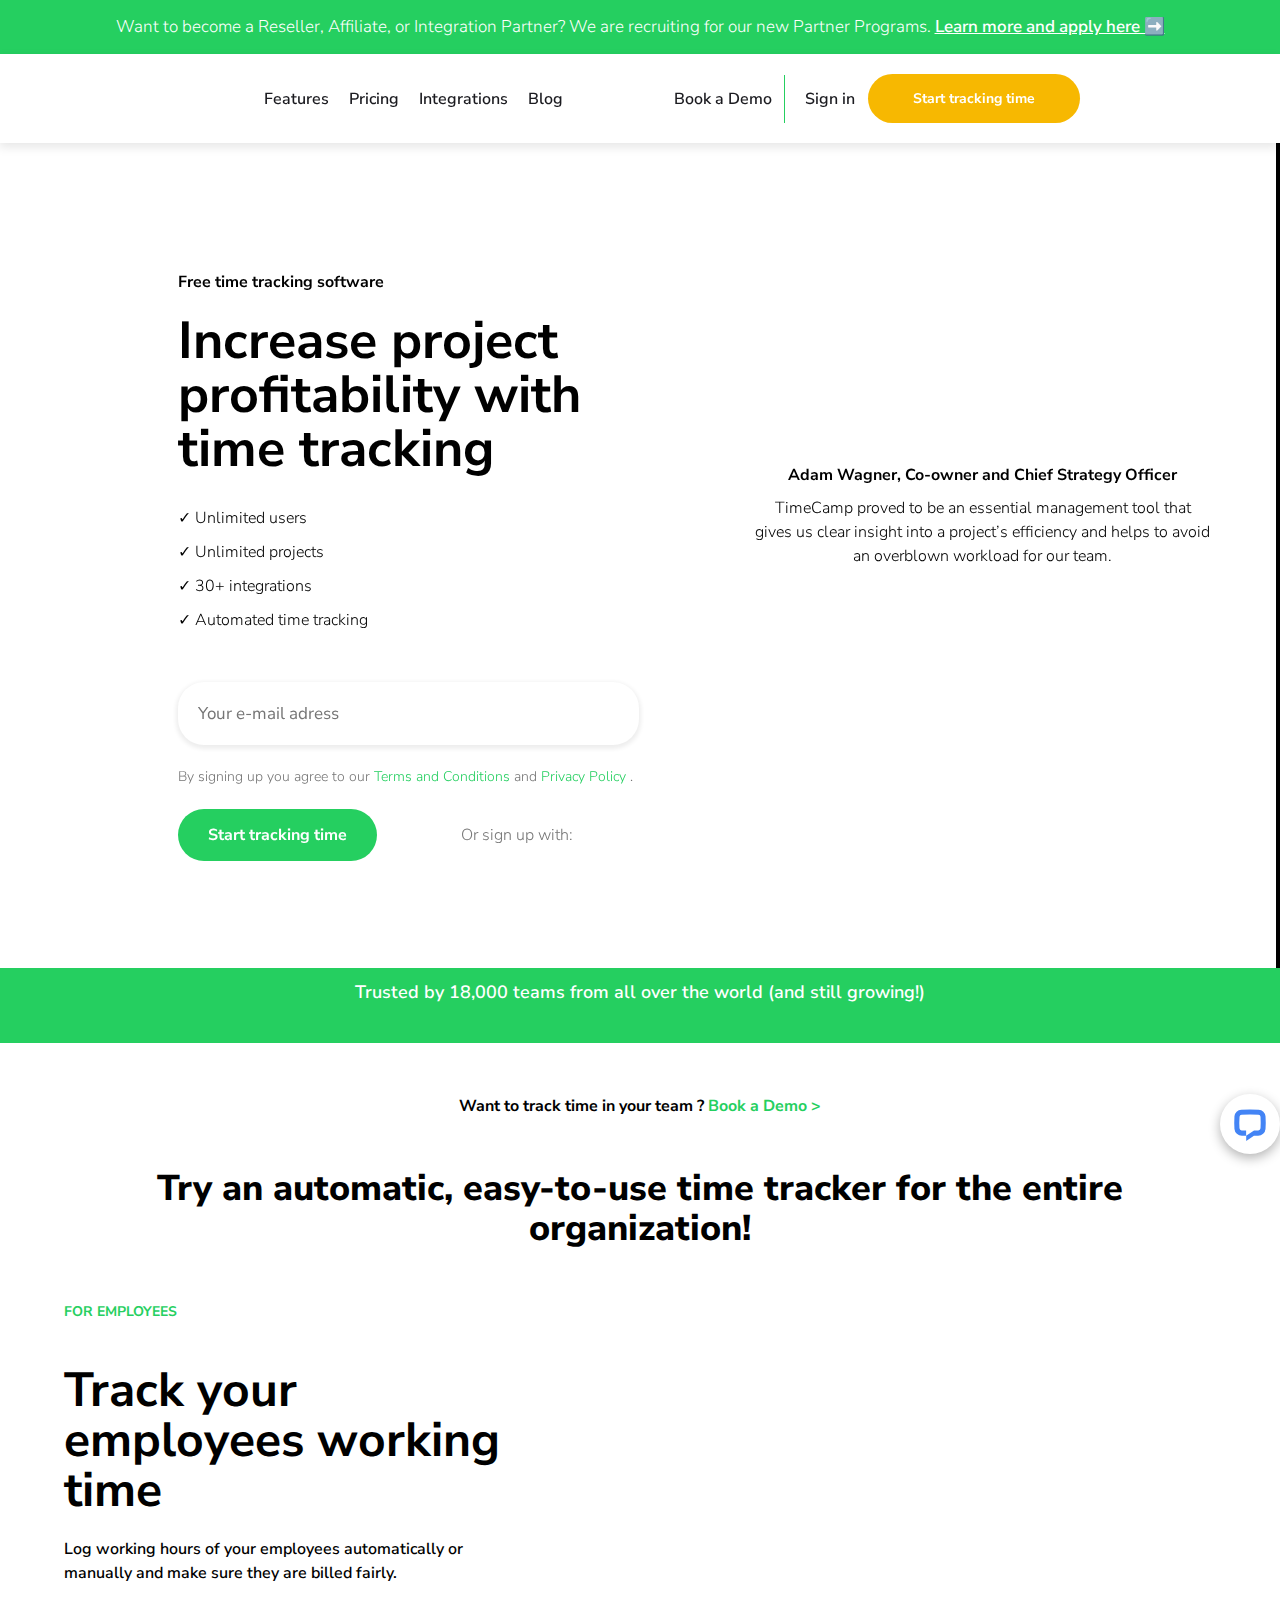
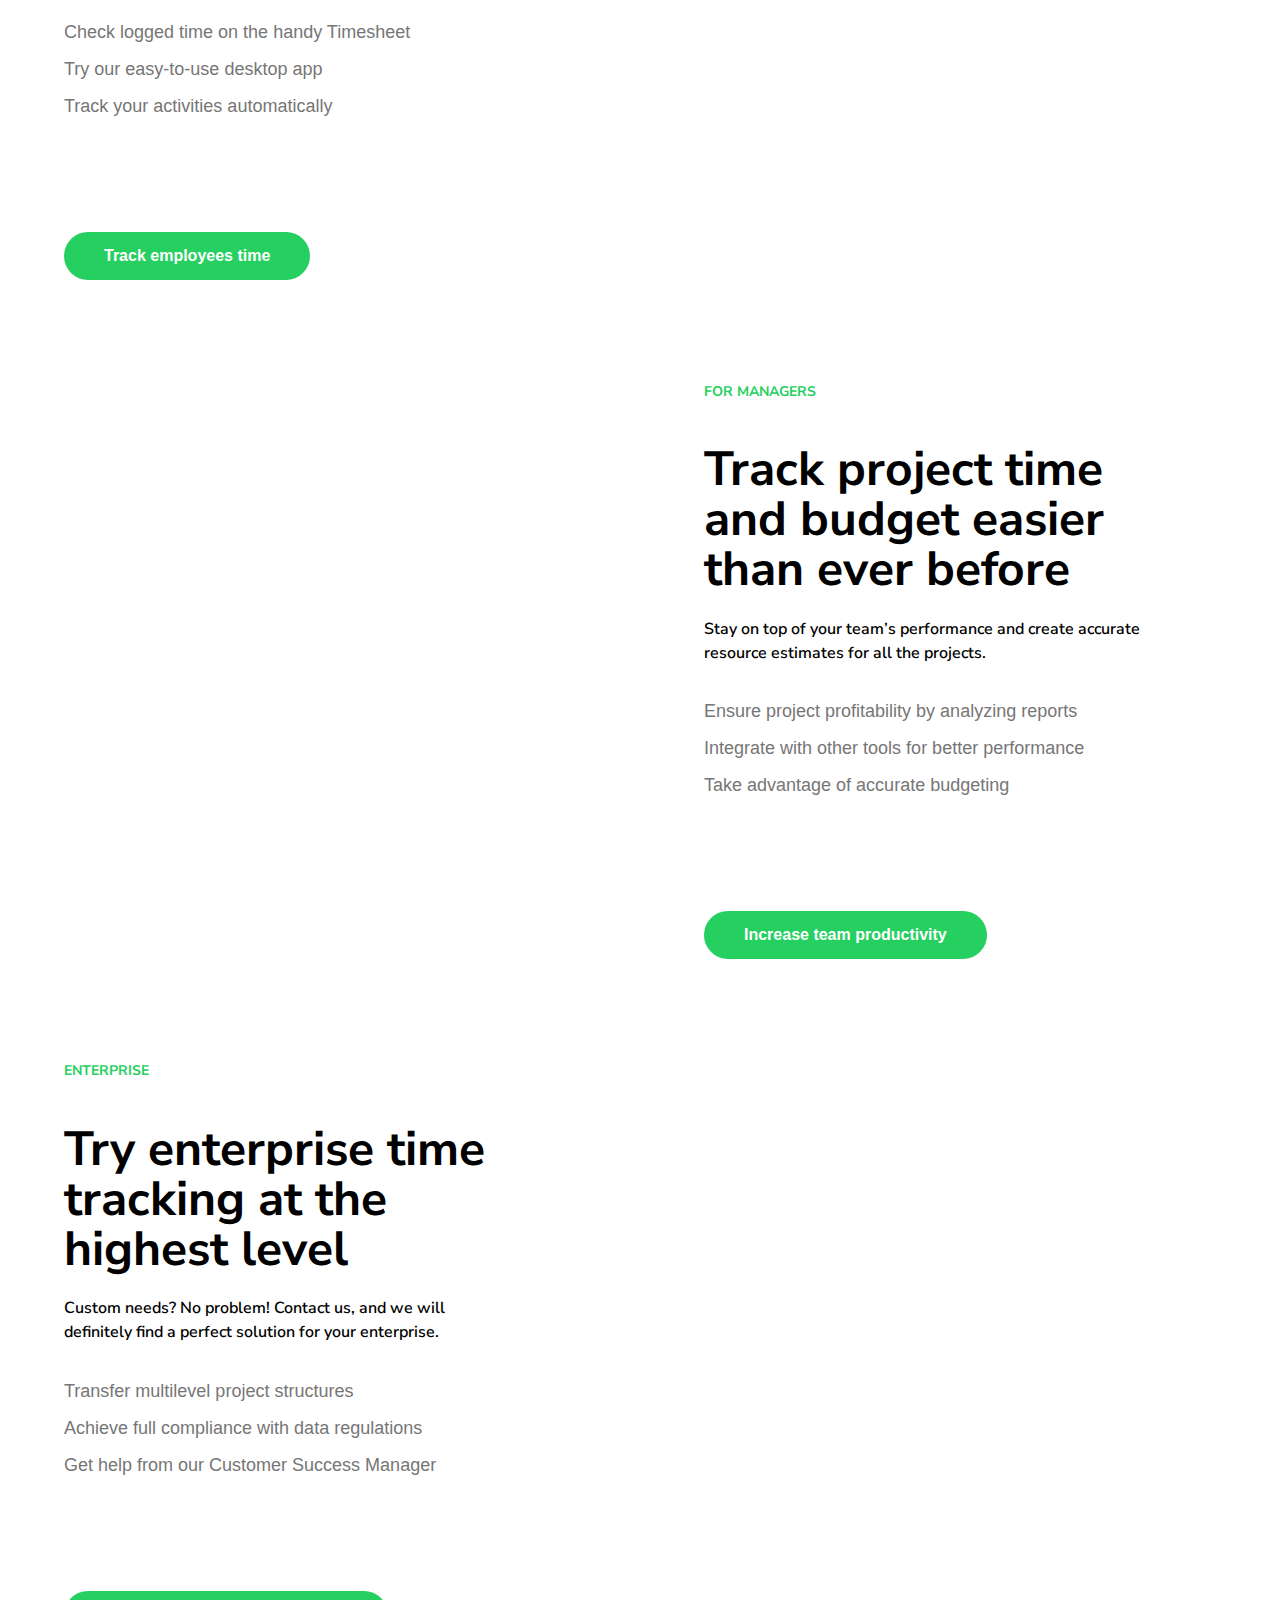
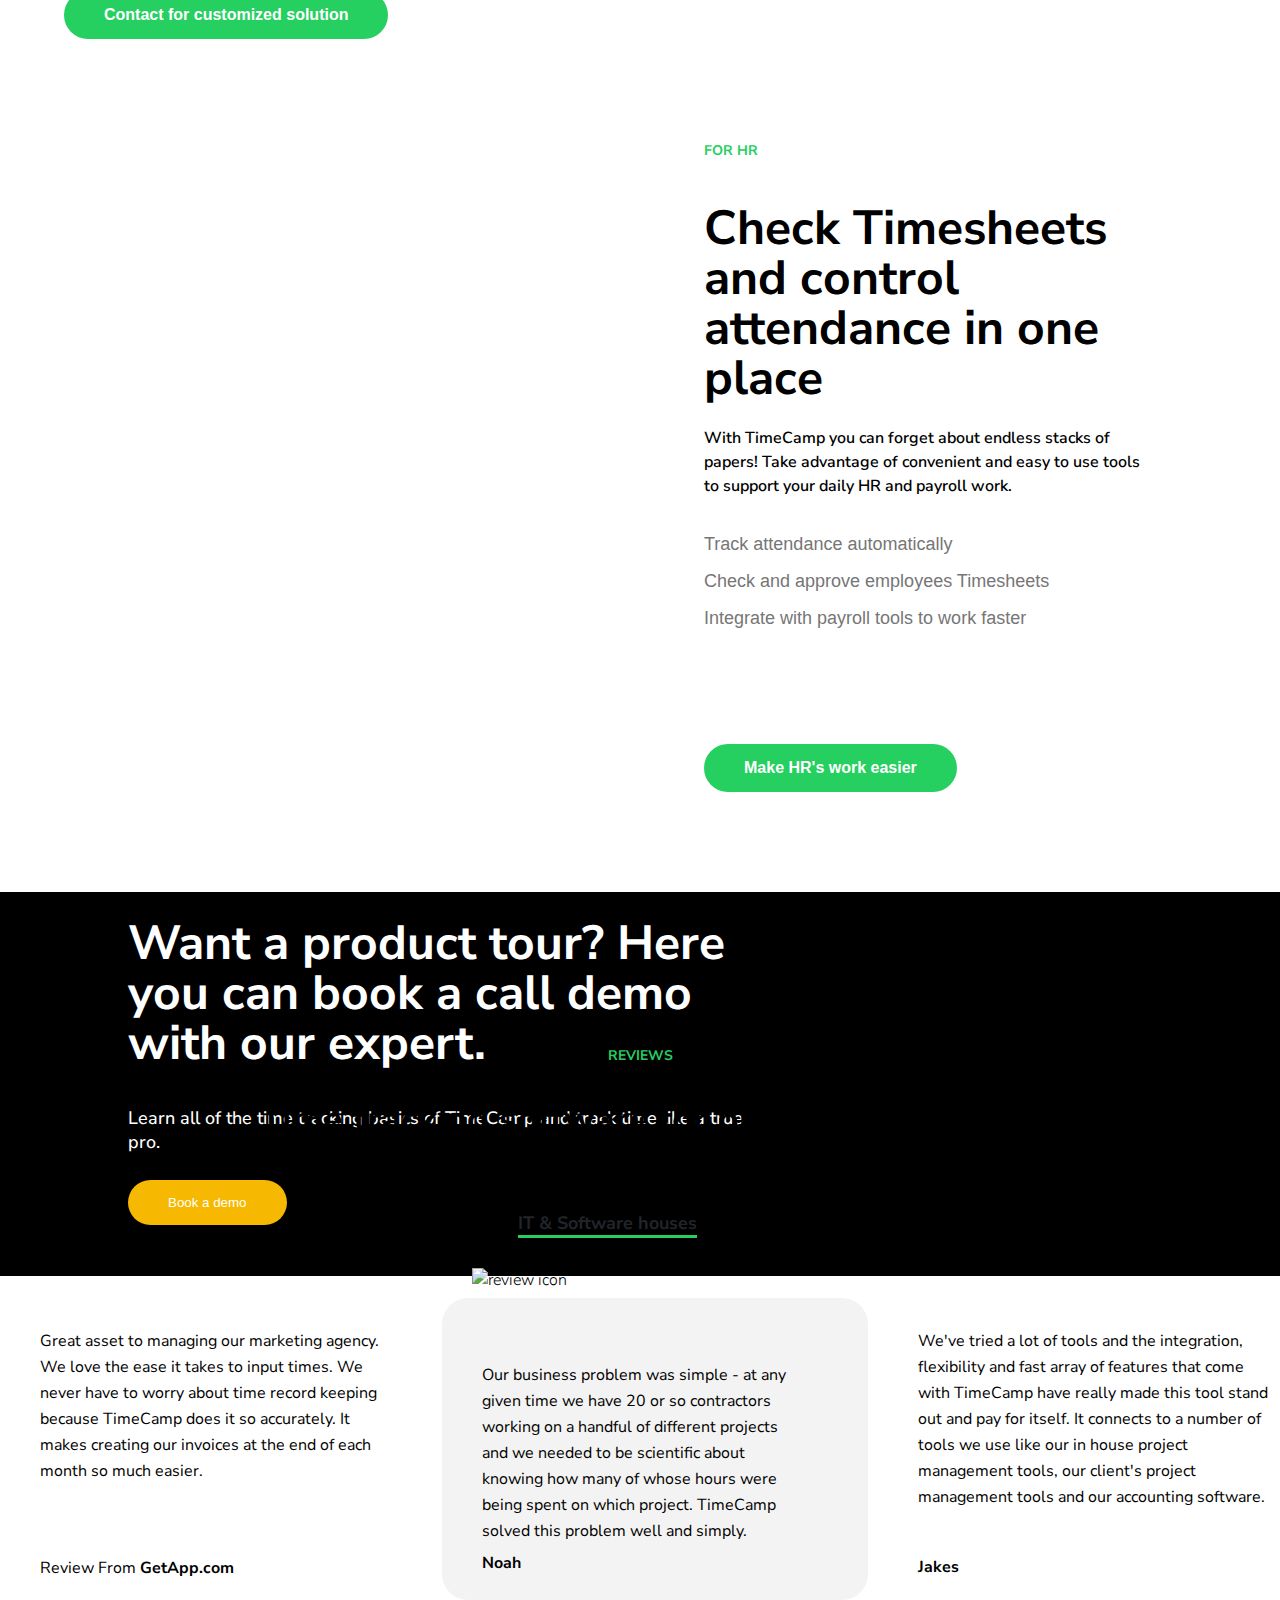
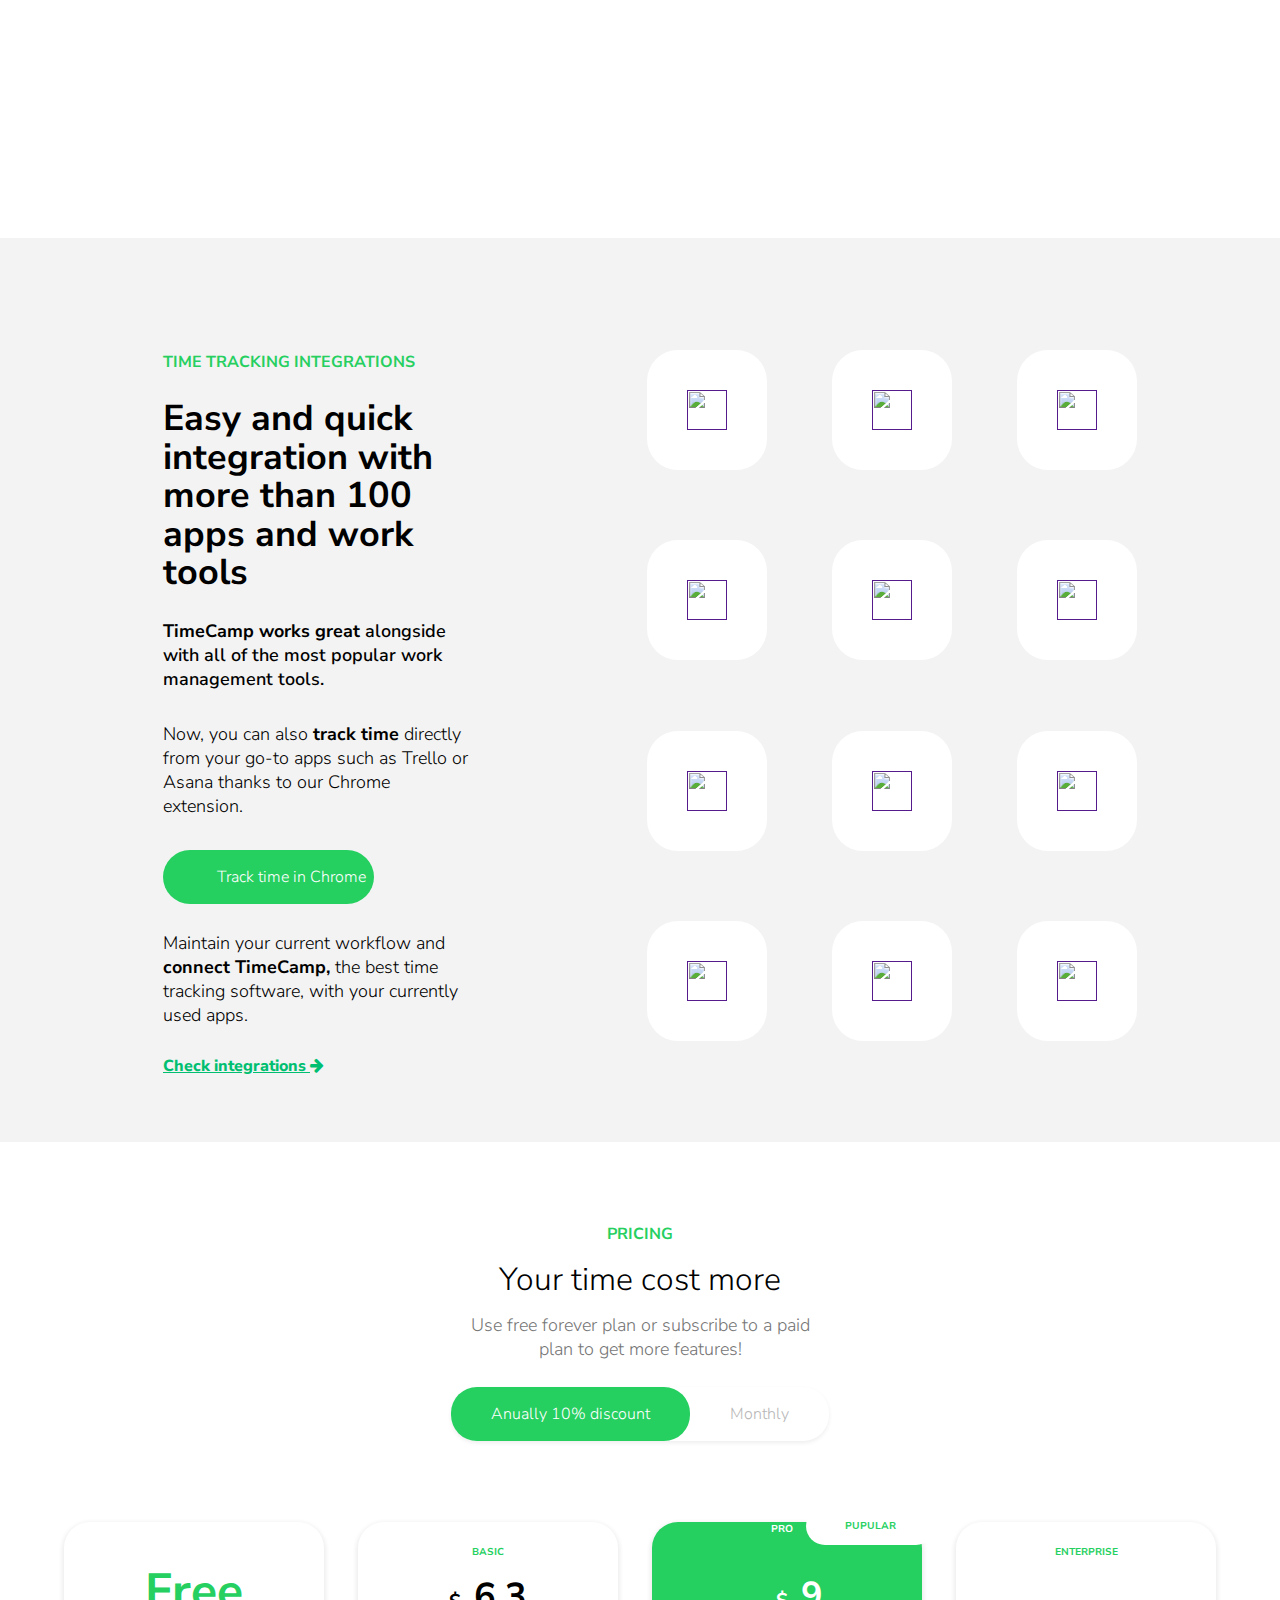
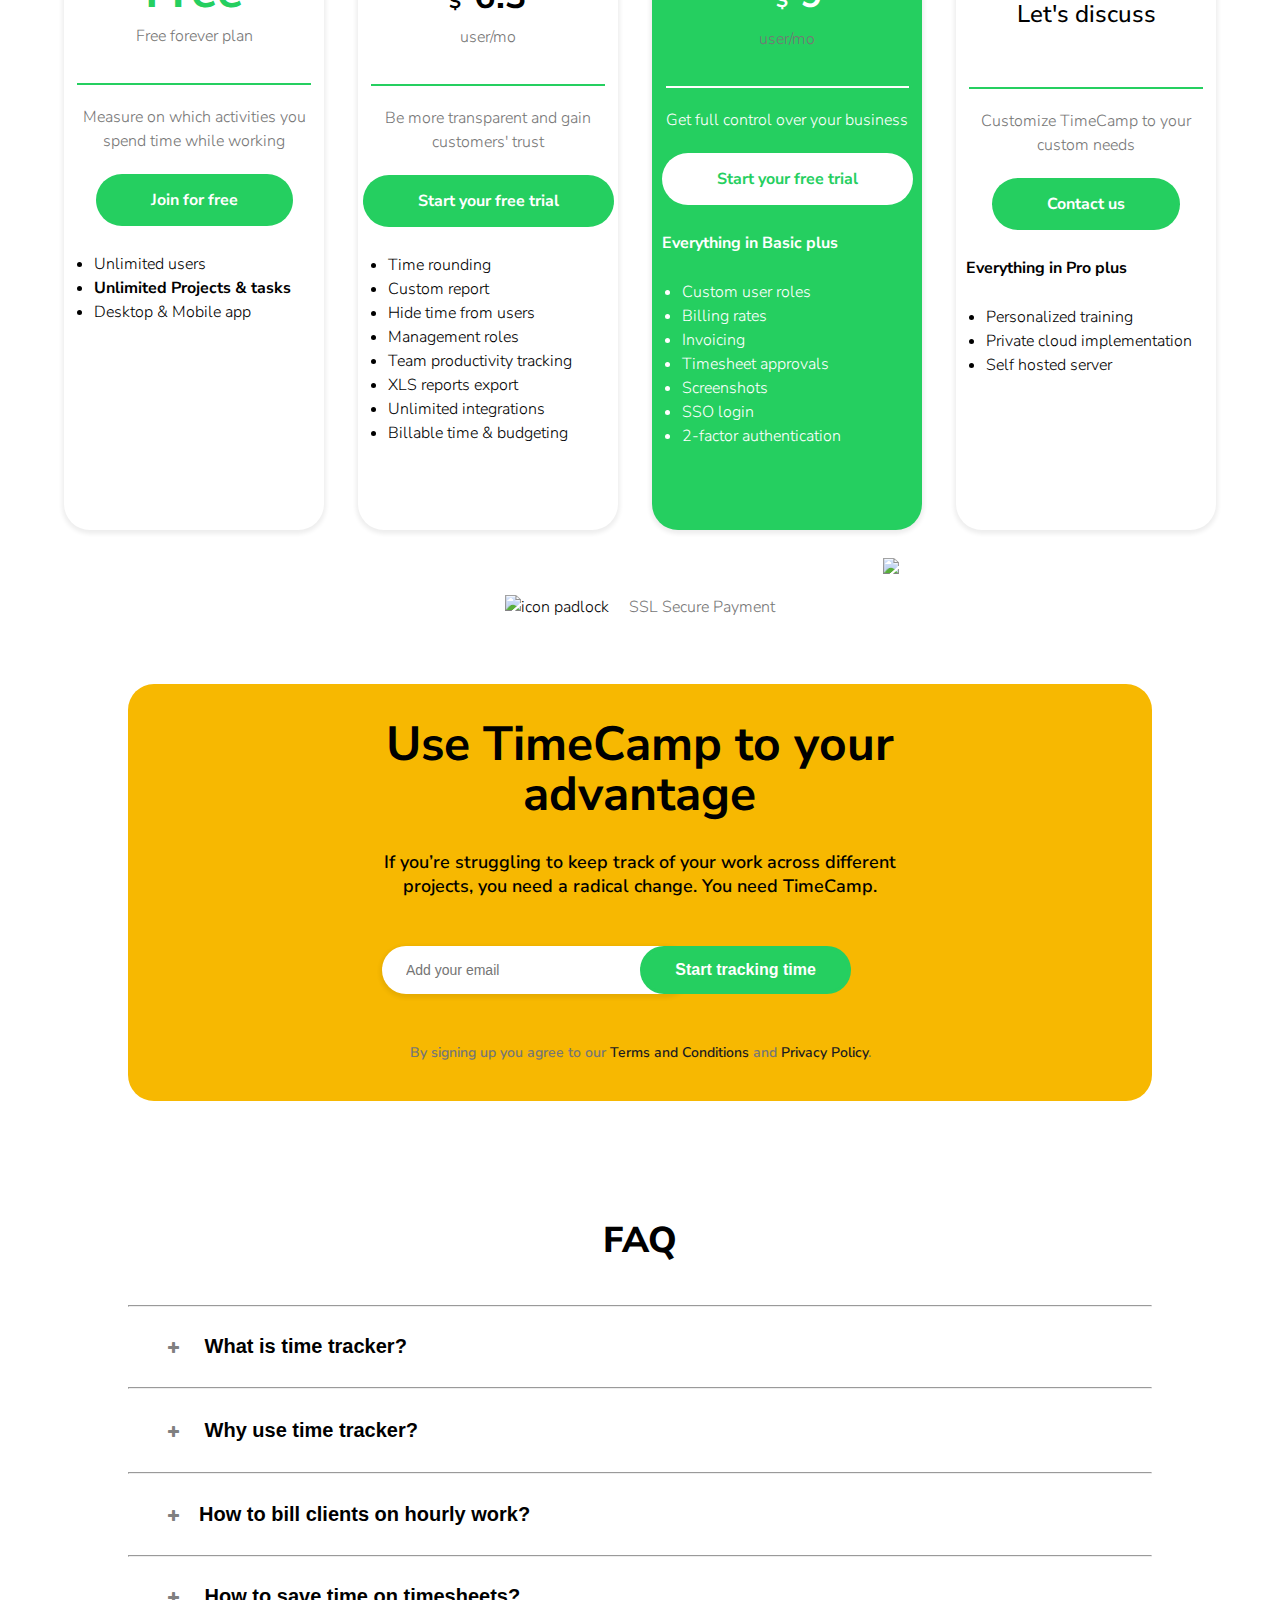
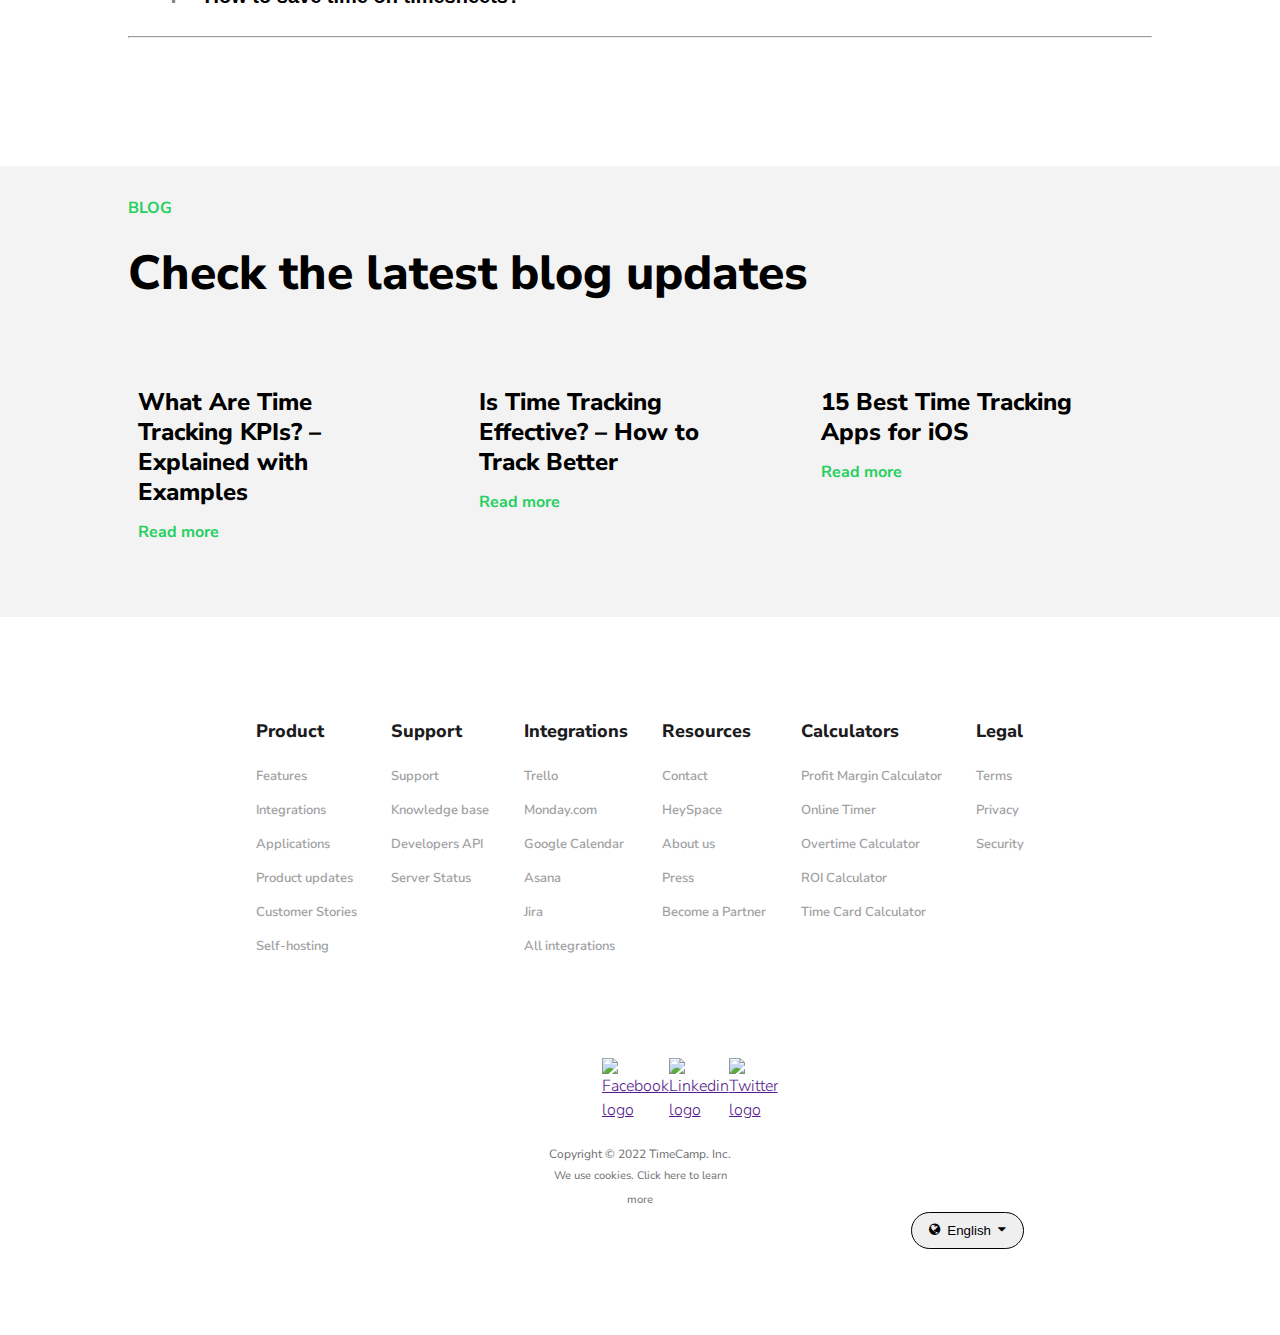
==== commit 06c69138: "all day3 and day4 issue solved" ====
--- a/index.html
+++ b/index.html
@@ -12,6 +12,7 @@
   <link rel="stylesheet" href="https://cdnjs.cloudflare.com/ajax/libs/font-awesome/4.7.0/css/font-awesome.min.css">
 </head>
 <body>
+  
   <div id="nav1">
     <p>Want to become a Reseller, Affiliate, or Integration Partner? We are recruiting for our new Partner Programs. <a target="_blank" href="https://www.timecamp.com/partners">Learn more and apply here ➡️</a></p>
   </div>
@@ -36,7 +37,7 @@
       </button>
     </div>
   </div>
-
+  
   <div id="mid">
     <div id="left">
       <p>Free time tracking software</p>
@@ -318,7 +319,221 @@
       </div>
     </div>
     <!--  -->
-    <div class="end"></div>
+    <div id="pricing">
+      <div class="first">
+        <p>PRICING</p>
+        <h2>Your time cost more</h2>
+        <p>Use free forever plan or subscribe to a paid plan to get more features!</p>
+      </div>
+      <div class="second">
+        <p class="doIt">Anually <span>10% discount</span></p>
+        <p>Monthly</p>
+      </div>
+      <div class="last">
+        <div class="free">
+          <span>Free</span>
+          <p>Free forever plan</p>
+          <hr>
+          <p>Measure on which activities you spend time while working</p>
+          <a href="">Join for free</a>
+          <ul>
+            <li>Unlimited users</li>
+            <li><span style="font-weight: 700;">Unlimited Projects & tasks</span></li>
+            <li>Desktop & Mobile app</li>
+          </ul>
+        </div>
+        <div class="basic">
+          <div id="gOut">BASIC</div>
+          <span style="color: black;"> <span style="color: black; font-size:20px">$</span> <span style="font-size: 36px;" id="xd">6.3</span></span>
+          <p>user/mo</p>
+          <hr>
+          <p>Be more transparent and gain customers' trust</p>
+          <a href="">Start your free trial</a>
+          <ul>
+            <li>Time rounding</li>
+            <li>Custom report</li>
+            <li>Hide time from users</li>
+            <li>Management roles</li>
+            <li>Team productivity tracking</li>
+            <li>XLS reports export</li>
+            <li>Unlimited integrations</li>
+            <li>Billable time & budgeting</li>
+          </ul>
+        </div>
+        <div class="pro">
+          <div id="popu" style="color: white;display: inline;">PRO <span id="popular">PUPULAR</span></div>
+          <span style="color: white;"> <span style="color: white; font-size:20px">$</span> <span style="font-size: 36px;" id="dx">9</span></span>
+          <p>user/mo</p>
+          <hr>
+          <p style="color: white;">Get full control over your business</p>
+          <a id="a" href="">Start your free trial</a>
+          <p style="font-weight: 700; color:white; text-align:left;position:relative;top:30px;left:10px">Everything in Basic plus</p>
+          <ul>
+            <li>Custom user roles</li>
+            <li>Billing rates</li>
+            <li>Invoicing</li>
+            <li>Timesheet approvals</li>
+            <li>Screenshots</li>
+            <li>SSO login</li>
+            <li>2-factor authentication</li>
+          </ul>
+          <img style="position: relative;top: 110px;left: 160px;" src="https://cdn-m.timecamp.com/img/landing-page/pricing-icon-pro.png" alt="icon card pricing">
+        </div>
+        <div class="enterprise">
+          <div id="gOut">ENTERPRISE</div>
+          <span style="color:black;font-size:24px;font-weight: 500;position: relative;top: 22px;">Let's discuss</span>
+          <p style="margin-bottom: 55px;" ></p>
+          <hr>
+          <p>Customize TimeCamp to your custom needs</p>
+          <a href="">Contact us</a>
+          <p style="font-weight: 700; color:black; text-align:left;position:relative;top:30px;left:10px">Everything in Pro plus</p>
+          <ul>
+            <li>Personalized training</li>
+            <li>Private cloud implementation</li>
+            <li>Self hosted server</li>
+          </ul>
+        </div>
+
+      </div>
+    </div>
+    <div class="secure-payment">
+      <img src="https://cdn-m.timecamp.com/img/landing-page/icon-padlock.png" alt="icon padlock">
+      <p>SSL Secure Payment</p>
+    </div>
+    <!-- Yellow One -->
+    <div class="yellow-one">
+      <h1>Use TimeCamp to your advantage</h1>
+      <p>If you’re struggling to keep track of your work across different projects, you need a radical change. You need TimeCamp.</p>
+      <input type="email" placeholder="Add your email">
+      <button type="submit" class="btn-filled"> Start tracking time </button>
+      <p>By signing up you agree to our <span>Terms and Conditions</span> and <span>Privacy Policy</span>.</p>
+    </div>
+    <!-- F&Q -->
+    <div class="fq">
+      <h2>FAQ</h2>
+      <hr>
+      <button><h2> <i style="font-size: 14px;color:gray;font-weight: 300;margin-right: 20px;" class="fa fa-plus"></i> What is time tracker?</h2></button>
+      
+      
+
+      <!--  -->
+      <!--  -->
+      <hr>
+      <button><h2> <i style="font-size: 14px;color:gray;font-weight: 300;margin-right: 20px;" class="fa fa-plus"></i> Why use time tracker?</h2></button>
+      
+      
+      
+      <!--  -->
+      <hr>
+      <button  id="fqbtn1"><h2> <i style="font-size: 14px;color:gray;font-weight: 300;margin-right: 20px;" class="fa fa-plus"></i>How to bill clients on hourly work?</h2></button>
+     
+      
+      
+      <!--  -->
+      <hr>
+      <button id="fqbtn2"><h2> <i style="font-size: 14px;color:gray;font-weight: 300;margin-right: 20px;" class="fa fa-plus"></i> How to save time on timesheets?</h2></button>
+      
+      <hr>
+    </div>
+    <!-- BLOG SECTION -->
+    <div id="blog">
+      <div class="main">
+        <p>BLOG</p>
+        <div class="sub">
+          <h1>Check the latest blog updates</h1>
+          <button>Check all articles</button>
+        </div>
+        <div class="cards">
+          <div>
+            <img src="https://www.timecamp.com/blog/wp-content/uploads/2022/07/kpi-400x219.jpg" alt="">
+            <h2>What Are Time Tracking KPIs? – Explained with Examples</h2>
+            <a href="">Read more</a>
+          </div>
+          <div>
+            <img src="https://www.timecamp.com/blog/wp-content/uploads/2022/07/Rescutime-alternatives-1-400x219.jpg" alt="">
+            <h2>Is Time Tracking Effective? – How to Track Better</h2>
+            <a href="">Read more</a>
+          </div>
+          <div>
+            <img src="https://www.timecamp.com/blog/wp-content/uploads/2022/07/ios-time-tracking-400x219.jpg" alt="">
+            <h2>15 Best Time Tracking Apps for iOS</h2>
+            <a href="">Read more</a>
+          </div>
+        </div>
+      </div>
+    </div>
+    <!--  FOOTER-->
+    <div id="footer">
+      <div class="Product">
+        <span>Product</span>
+        <p class="a">Features</p>
+        <p>Integrations</p>
+        <p>Applications</p>
+        <p>Product updates</p>
+        <p>Customer Stories</p>
+        <p>Self-hosting</p>
+      </div>
+      <div class="Support">
+        <span>Support</span>
+        <p class="a">Support</p>
+        <p>Knowledge base</p>
+        <p>Developers API</p>
+        <p>Server Status</p>
+      </div>
+      <div class="Integrations">
+        <span>Integrations</span>
+        <p class="a">Trello</p>
+        <p>Monday.com</p>
+        <p>Google Calendar</p>
+        <p>Asana</p>
+        <p>Jira</p>
+        <p>All integrations</p>
+      </div>
+      <div class="Resources">
+        <span>Resources</span>
+        <p class="a">Contact</p>
+        <p>HeySpace</p>
+        <p>About us</p>
+        <p>Press</p>
+        <p>Become a Partner</p>
+      </div>
+      <div class="Calculators">
+        <span>Calculators</span>
+        <p class="a">Profit Margin Calculator</p>
+        <p>Online Timer</p>
+        <p>Overtime Calculator</p>
+        <p>ROI Calculator</p>
+        <p>Time Card Calculator</p>
+      </div>
+      <div class="Legal">
+        <span>Legal</span>
+        <p class="a">Terms</p>
+        <p>Privacy</p>
+        <p>Security</p>
+      </div>
+    </div>
+    <!-- Socials -->
+    <div class="socials">
+      <a class="" href="" target="_blank" rel="nofollow noopener noreferrer">
+      <img src="https://cdn-m.timecamp.com/img/greenbranding/facebook.svg" alt="Facebook logo" width="8px" height="14px"></a>
+      <a class="" href="" target="_blank" rel="nofollow noopener noreferrer">
+      <img src="https://cdn-m.timecamp.com/img/greenbranding/linkedin.svg" alt="Linkedin logo" width="13px" height="13px"></a>
+      <a class="" href="" target="_blank" rel="nofollow noopener noreferrer">
+      <img src="https://cdn-m.timecamp.com/img/greenbranding/twitter.svg" alt="Twitter logo" width="13px" height="11px"></a>
+    </div>
+    <!-- SOCIAL -->
+    <!-- copyright -->
+    <div class="end">
+        <p>Copyright © 2022 TimeCamp. Inc.</p>
+        <p>We use cookies. Click here to learn more</p>
+    </div>
+    <div class="language">
+      
+      <button><i class="fa fa-globe" aria-hidden="true"></i>English<i class="fa fa-caret-down"></i></button>
+    </div>
+    <!-- SVG -->
+    <div class="final_svg"><svg color="inherit" viewBox="0 0 32 32" class="lc-1mpchac"><path fill="#4384F5" d="M12.63,26.46H8.83a6.61,6.61,0,0,1-6.65-6.07,89.05,89.05,0,0,1,0-11.2A6.5,6.5,0,0,1,8.23,3.25a121.62,121.62,0,0,1,15.51,0A6.51,6.51,0,0,1,29.8,9.19a77.53,77.53,0,0,1,0,11.2,6.61,6.61,0,0,1-6.66,6.07H19.48L12.63,31V26.46"></path><path fill="#ffffff" d="M19.57,21.68h3.67a2.08,2.08,0,0,0,2.11-1.81,89.86,89.86,0,0,0,0-10.38,1.9,1.9,0,0,0-1.84-1.74,113.15,113.15,0,0,0-15,0A1.9,1.9,0,0,0,6.71,9.49a74.92,74.92,0,0,0-.06,10.38,2,2,0,0,0,2.1,1.81h3.81V26.5Z" class="lc-1adcsh3 e1nep2br0"></path></svg></div>
+    <!--  -->
   </div>
 
 </body>
--- a/style.css
+++ b/style.css
@@ -570,10 +570,418 @@
   color: #00bf71;
   font-weight: 800;
 }
+/* PRICING SEC CSS */
+#pricing > .first {
+  text-align: center;
+}
+#pricing > .first > h2,
+#pricing > .first > p{
+  margin-top: 1.7%;
+}
+#pricing > .first > p:nth-child(1){
+  color: #25CF60;
+  font-weight: 700;
+
+}
+#pricing > .first > h2{
+  font-size: 2rem;
+  font-weight: 300;
+}
+#pricing > .first >p:nth-child(3){
+  color: #767676;
+  font-size: 18px;
+  width: 27%;
+  margin: auto;
+  margin-top: 1.7%;
+}
+
+
+#pricing > .second {
+  display: flex;
+  width: 378px;
+  margin: auto;
+  box-shadow: 0 2px 4px 0 rgb(0 0 0 / 7%);
+  border-radius: 26px;
+  margin-top: 2%;
+}
+#pricing > .second > p{
+  color: #b7b7b7;
+  cursor: pointer;
+
+}
+#pricing > .second > p:nth-child(1){
+  
+  border-radius: 26px;
+  padding: 15px 40px;
+}
+.doItS{
+  color: #25CF60;
+  font-weight: 700;
+}
+#pricing > .second > .doIt{
+  background-color: #25CF60;
+  color: white;
+  transition: .2s ease-in;
+}
+#pricing > .second > p:nth-child(2){
+  
+  border-radius: 26px;
+  padding: 15px 40px;
+  text-align: center;
+  
+}
+
+
+
+
+
+
+#pricing > .last {
+  display: flex;
+  justify-content: space-between;
+  width: 60%;
+  margin: auto;
+  flex-wrap: wrap;
+}
+#pricing > .last > div{
+  box-shadow: 0 2px 4px 2px rgb(0 0 0 / 7%);
+  border-radius: 26px;
+  text-align: center;
+  margin-top: 7%;
+  width: 260px;
+  padding-top: 5%;
+  padding-bottom: 5%;
+}
+#pricing > .last > div > span{
+  font-size: 48px;
+  color: #25CF60;
+  font-weight: 700;
+  
+}
+#pricing > .last  hr{
+  border: 1px solid #25CF60;
+  width: 90%;
+  margin: auto;
+  margin-bottom: 20px;
+}
+#pricing > .last  p{
+  color: #767676;
+  margin-bottom: 20px;
+  margin-top: 10px;
+  padding-bottom: 15px;
+}
+#pricing > .last ul{
+  text-align: left;
+  position: relative;
+  left: 30px;
+  margin-top: 40px;
+}
+#pricing > .last li{
+  list-style-type: disc;
+
+}
+#pricing > .last a{
+  text-decoration: none;
+  color: white;
+  padding: 15px 55px;
+  font-weight: 700;
+  background-color: #25cf60;
+  border-radius: 26px;
+}
+#pricing > .last a:hover{
+  color:white !important;
+  background-color: #1da44c;
+}
+#pricing > .last > div div{
+  color: #25CF60;
+  font-weight: 700;
+  font-size: 10px;
+  line-height: 26px;
+  position: relative;
+  bottom: 60px;
+}
+#pricing > .last > .pro{
+  width: 270px;
+  background-color: #25cf60;
+  color: white;
+}
+#pricing > .last > .pro > a{
+  background-color: white;
+  color: #25CF60;
+}
+#pricing > .last > .pro > hr{
+  border: 1px solid white;
+}
+#pricing > .last > .pro > a:hover{
+  color: #25CF60 !important;
+}
+#popular{
+  color: #25cf60;
+  background-color: #fff;
+  border-radius: 26px;
+  font-size: 10px;
+  padding: 6px 39px;
+  position: absolute;
+  top: -15px;
+  left: 35px;
+}
+#popu{
+  position: relative;
+  left: 20px;
+}
+#gOut{
+  padding-top: 20px;
+  margin-bottom: -45px;
+}
+
+.secure-payment{
+  display: flex;
+  justify-content: center;
+  align-items: center;
+  margin-top: 4em;
+}
+.secure-payment > p{
+  color: #767676;
+  padding-left: 20px;
+  line-height: 26px;
+}
+
+.yellow-one{
+  background-image: url('https://cdn-m.timecamp.com/img/landing-page/time-tracking-biz/group-9.png');
+  background-repeat: no-repeat;
+  background-position: right;
+  padding-top: 2.2rem;
+  text-align: center;
+  flex-wrap: wrap;
+  position: relative;
+  background-color: #F7B801;
+  width: 60%;
+  margin: auto;
+  border-radius: 26px;
+  margin-top: 5%;
+  padding-bottom: 3%;
+}
+.yellow-one > h1{
+  font-size: 48px;
+  width: 60%;
+  line-height: 50px;
+  margin: auto;
+}
+.yellow-one > p:nth-child(2){
+  width: 55%;
+  font-size: 18px;
+  font-weight: 600;
+  margin: auto;
+  margin-top: 3%;
+}
+.yellow-one > input{
+  width: 30%;
+  font-size: 14px;
+  border-radius:26px;
+  box-shadow: 0 2px 4px 2px rgb(0 0 0 / 7%);
+  background-color: white;
+  outline: none;
+  border: none;
+  padding: 1rem 4rem 1rem 1.5rem;
+}
+.yellow-one > button{
+  padding:12px 10px;
+  font-weight: 700;
+  box-shadow: 0 0 0 3px #25cf60;
+  background-color: #25cf60;
+  border-radius: 26px;
+  border: none;
+  width: 20%;
+  color: #fff;
+  font-size: 16px;
+  position: relative;
+  right: 50px;
+  margin: 5% 0% 5% 0%;
+}
+.yellow-one > p:nth-child(5){
+  font-size: 14px;
+  color: #767676;
+  font-weight: 600;
+  line-height: 21px;
+}
+.yellow-one > p:nth-child(5) > span{
+  color:#1b1b20
+}
+.fq{
+  width: 60%;
+  margin: auto;
+  margin-top: 10%;
+  margin-bottom: 10%;
+}
+.fq > h2{
+  font-size: 36px;
+  font-weight: 800;
+  margin-bottom: 5%;
+  text-align: center;
+}
+.fq > button{
+  border: none;
+  background-color: white;
+  margin-left: 40px;
+}
+.fq > button > h2{
+  margin: 12% 0%;
+}
+#fqbtn2 > h2,
+#fqbtn1 > h2{
+  margin-top: 8%;
+  margin-bottom: 8%;
+}
+
+#blog{
+  background-color: #f3f3f3;
+
+}
+#blog > .main{
+  width: 60%;
+  margin: auto;
+  padding-top: 30px;
+  padding-bottom: 70px;
+}
+#blog > .main > p{
+  color: #25cf60;
+  font-weight: 700;
+  margin-bottom: 3%;
+}
+#blog > .main > .sub{
+  display: flex;
+  justify-content: space-between;
+}
+#blog > .main > .sub > h1{
+  font-size: 48px;
+  font-weight: 800;
+  margin-bottom: 5%;
+}
+#blog > .main > .sub > button{
+  border: none;
+  background-color: #25cf60;
+  border-radius: 26px;
+  color: white;
+  position: absolute;
+  padding: 15px 40px;
+  font-weight: 700;
+  font-size: 16px;
+  left: 68.8%;
+}
+#blog > .main > .sub > a:hover{
+  background-color: #1da44c;
+}
+#blog > .main > .cards{
+  display: grid;
+  grid-template-columns: repeat(3,1fr);
+}
+#blog > .main > .cards> div > img{
+  width: 110%;
+}
+#blog > .main > .cards> div{
+  width: 80%;
+  line-height: 30px;
+  
+}
+#blog > .main > .cards h2{
+  font-size: 24px;
+  font-weight: 800;
+  margin: 10px 0px 10px 10px;
+}
+#blog > .main > .cards a{
+  margin: 10px 0px 10px 10px;
+  color: #25cf60;
+  text-decoration: none;
+  font-weight: 700;
+}
+
+#footer{
+  display: flex;
+  width: 60%;
+  margin: auto;
+  margin-top: 8%;
+  justify-content: space-between;
+  flex-wrap: wrap;
+}
+#footer span{
+  font-weight: 800;
+  font-size: 18px;
+  color: #1b1b20;
+}
+#footer p{
+  color: rgb(27, 27, 32);
+  font-size: 13px;
+  font-weight: 600;
+  margin-bottom: 10px;
+  color: #A1A1A3;
+}
+#footer p:hover{
+  color: #f7b801;
+  text-decoration: none;
+  cursor: pointer;
+}
+#footer .a{
+  margin-top: 20px;
+  color: #A1A1A3;
+}
+.socials{
+  margin: auto;
+  width: 6%;
+  display: flex;
+  justify-content: space-between;
+  margin-top: 7%;
+}
+
+.end{
+  width: 15%;
+  margin: auto;
+  text-align: center;
+  margin-top: 20px;
+}
+.end p:nth-child(1){
+  font-size: 12px;
+  font-weight: 400;
+  opacity: 0.6;
+  margin-bottom: -2px;
+}
+.end p:last-child{
+  font-size: 11px;
+  font-weight: 400;
+  opacity: 0.6;
+}
+.language{
+  width: 80%;
+  display: flex;
+  justify-content: flex-end;
+  padding-bottom: 2%;
+}
+.language > button{
+  display: flex;
+  justify-content: space-between;
+  border-radius: 26px;
+  padding: 10px 10px;
+  border: 1px solid black;
+}
+.language > button > i{
+  margin-right: 7px;
+  margin-left: 7px;
+}
+.final_svg{
+  background-color: white;
+  box-shadow: rgb(0 0 0 / 30%) 0px 4px 12px;
+  border-radius: 50%;
+  width: 60px;
+  height: 60px;
+  padding: 12px;
+  position: sticky;
+  right: 20px;
+  z-index: 1;
+  bottom: 20px;
+  left: 96%;
+}
+
 /*  */
-.end{
-  height: 800px;
-}
+
 /*  */
 /* MAKING ABOVE CSS RESPONSIVE */
 @media (max-width: 1880px){
@@ -582,12 +990,25 @@
   }
 }
 @media (max-width: 1430px){
+  
   #ptour{
     justify-content: flex-start;
   }
   #ptour > .p-div1{
     margin-left: 10%;
     padding-right: 0%;
+  }
+  #pricing > .last{
+    width: 90%;
+  }
+  .yellow-one{
+    width: 80%;
+  }
+  .fq{
+    width: 80%;
+  }
+  #blog > .main{
+    width: 80%;
   }
 }
 @media (max-width: 1830px){
@@ -621,7 +1042,9 @@
     padding-right: 20%;
   }
   @media (max-width: 992px){
-    
+    .yellow-one{
+      width: 100%;
+    }
     #nav2 > button,
     #nav2 > div:nth-child(3),
     #nav2 > div:nth-child(2){
@@ -693,11 +1116,19 @@
     }
     #slack > .div1{
       width: 100%;
-      border: 1px solid red;
       margin-bottom: 40px;
     }
     #slack > .div2{
       margin-left: -20px;
+    }
+    #pricing > .last{
+      overflow: hidden;
+    }
+    .yellow-one input{
+      width: 40%;
+    }
+    .yellow-one button{
+      width: 30%;
     }
   }
 
@@ -723,6 +1154,19 @@
     #mid >  #right{
       margin-top: 15%;
     }
+    #pricing > .last{
+      width: 90%;
+    }
+    #pricing > .last #popu{
+      position: relative;
+      top: -75px;
+    }
+    #blog > .main > .sub > button{
+      display: none;
+    }
+    #blog > .main > .sub > h1{
+      line-height: 45px;
+    }
   }
 }
 /*  */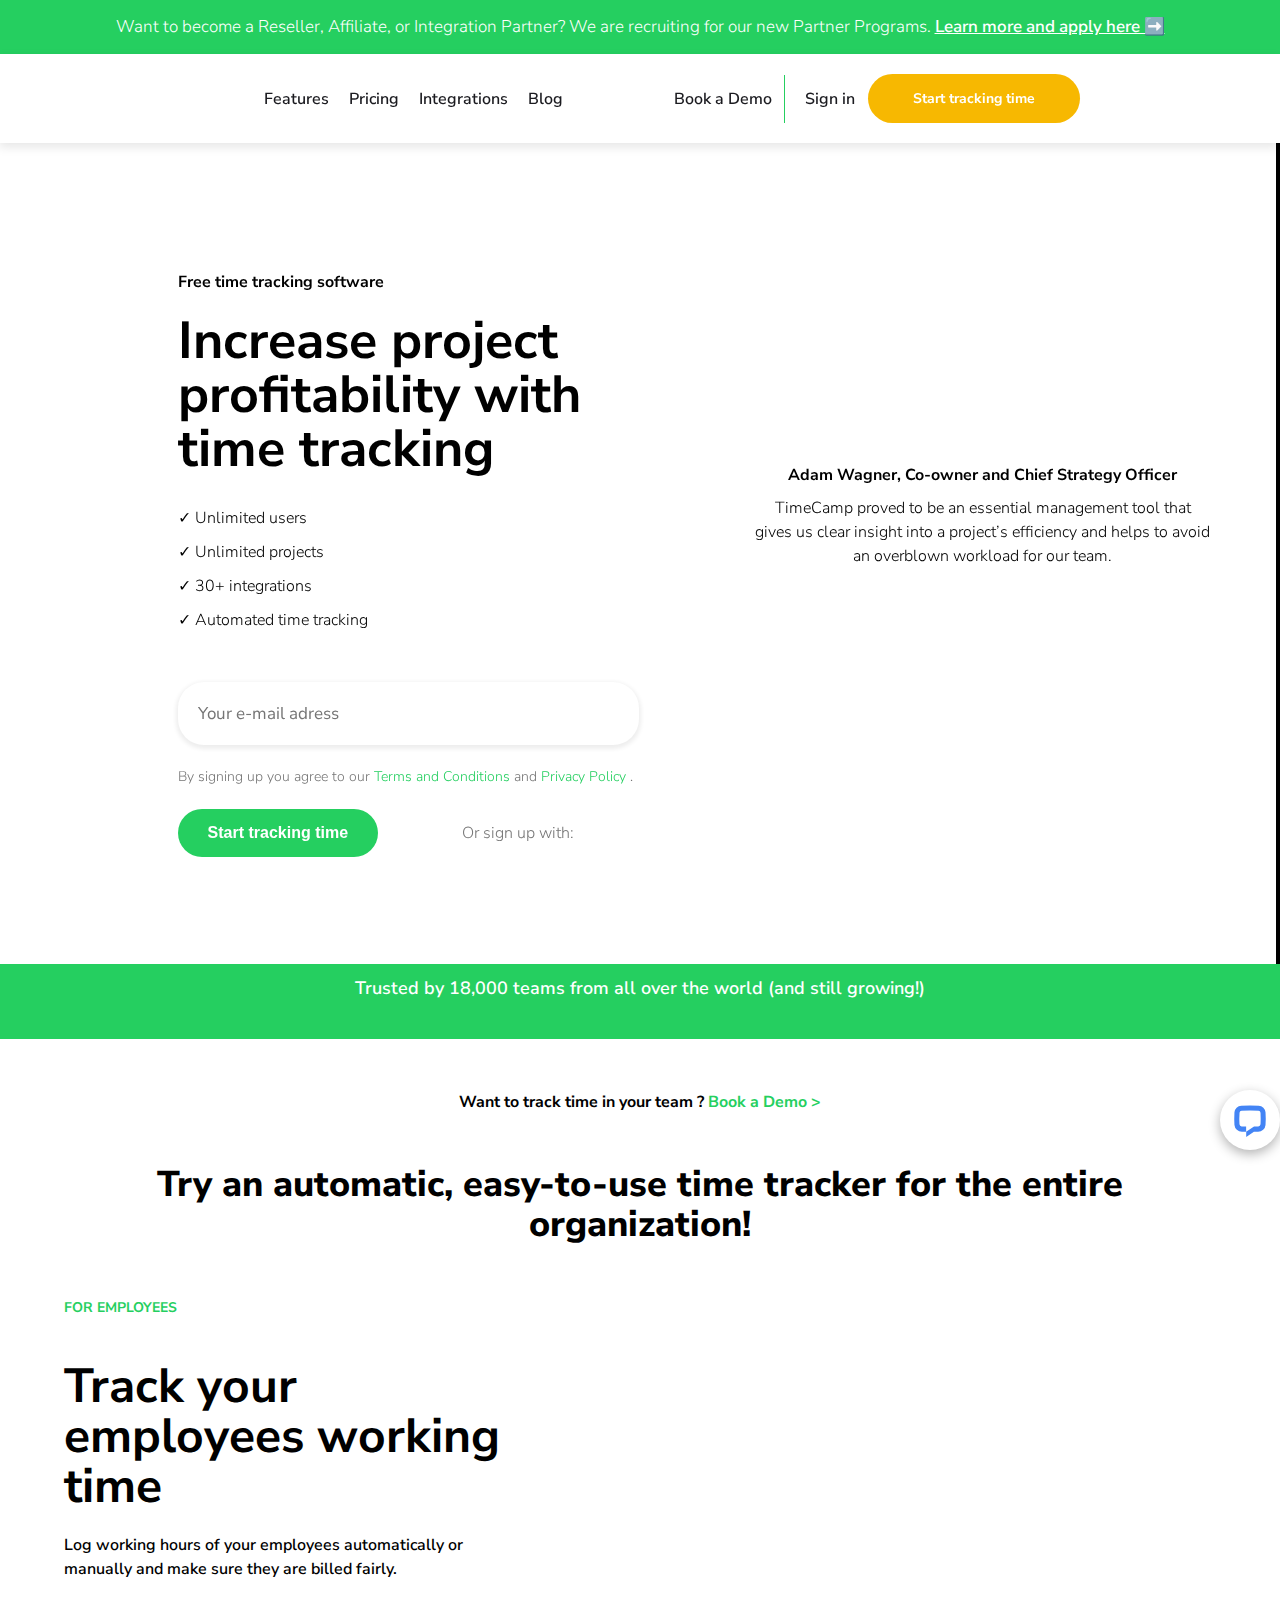
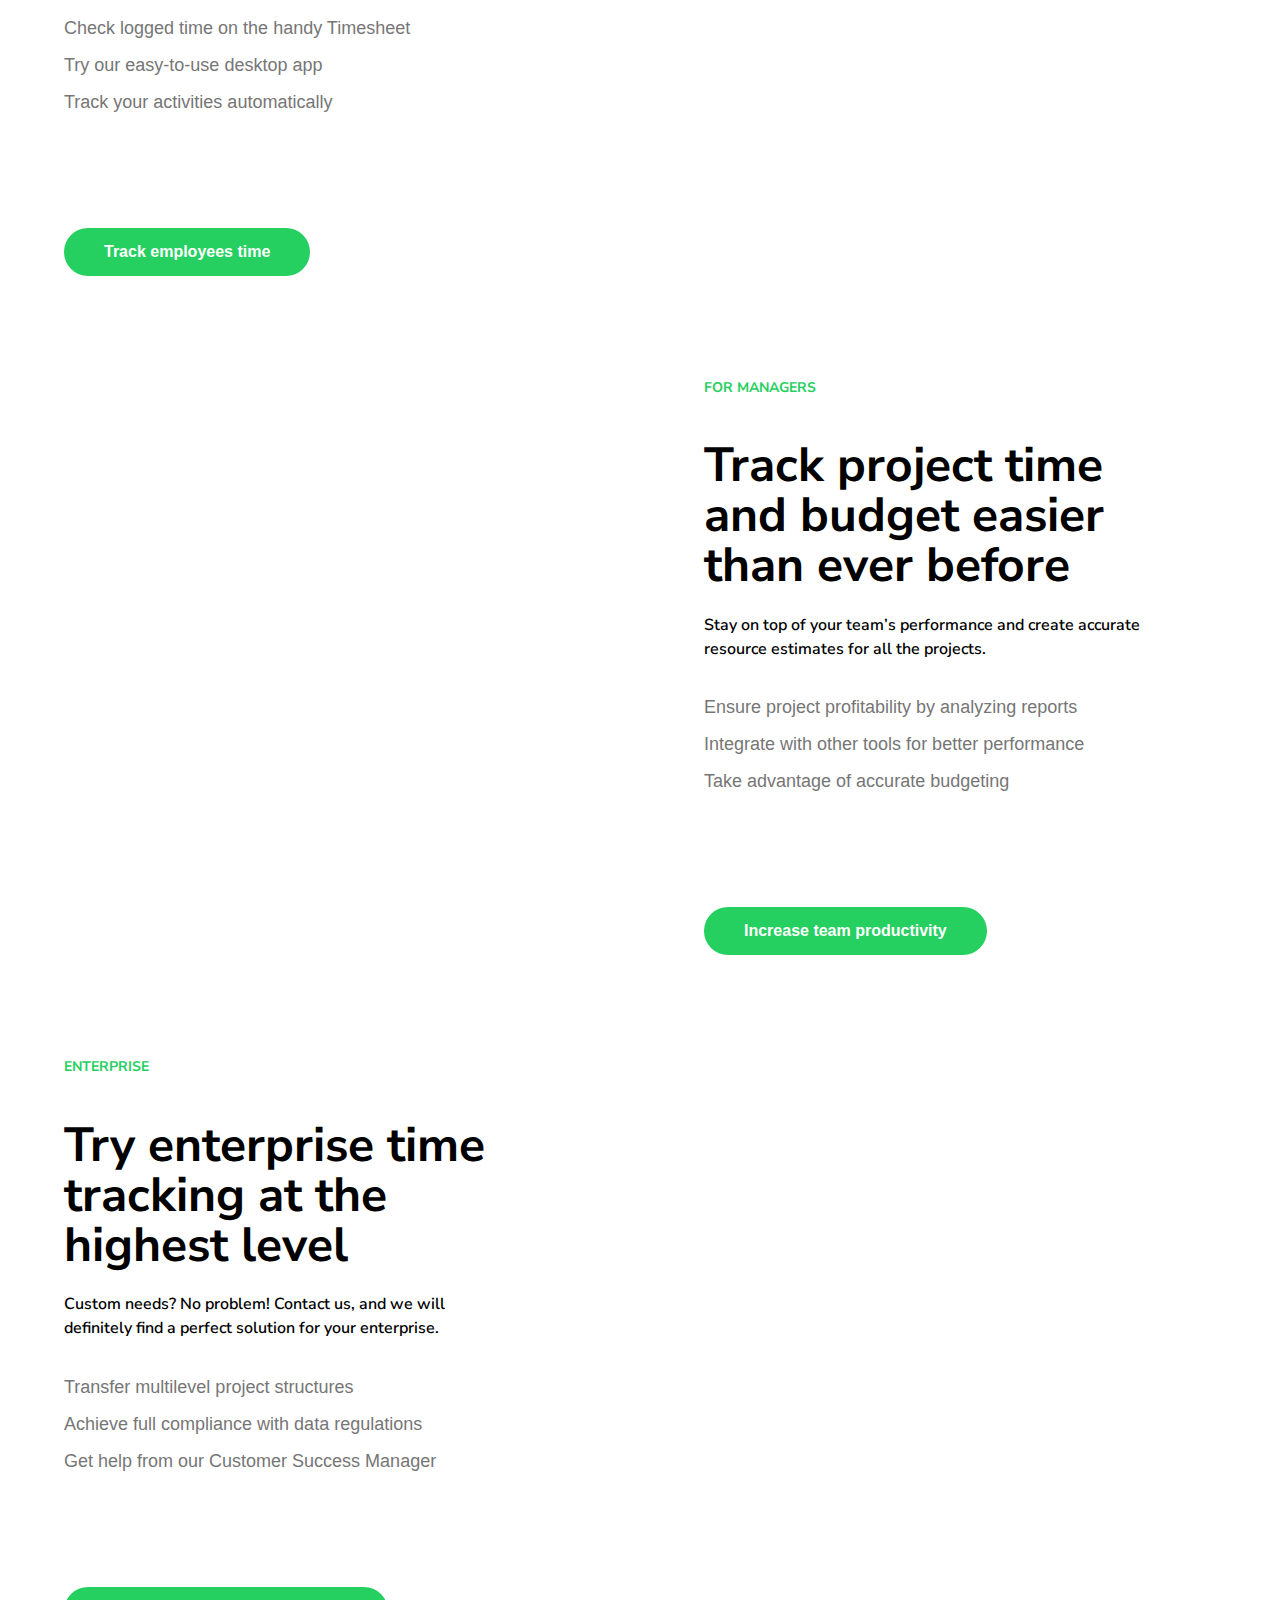
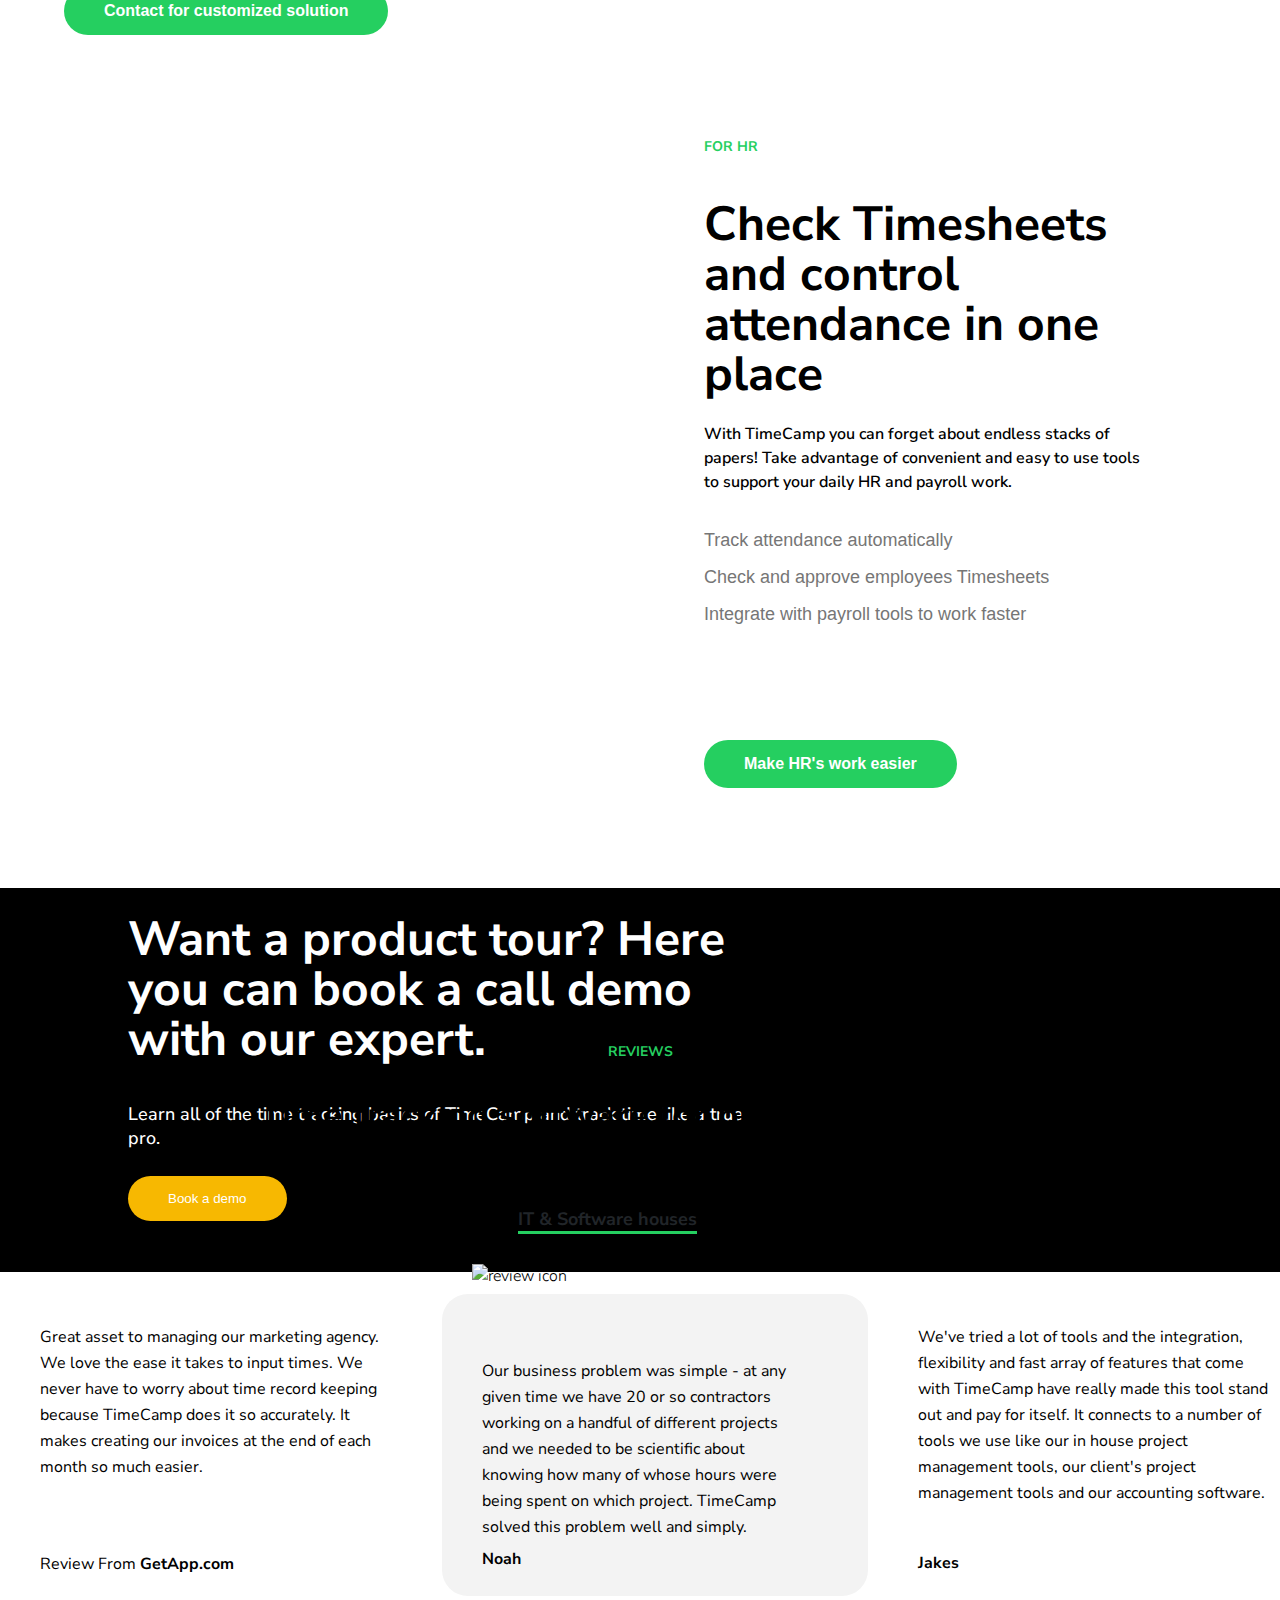
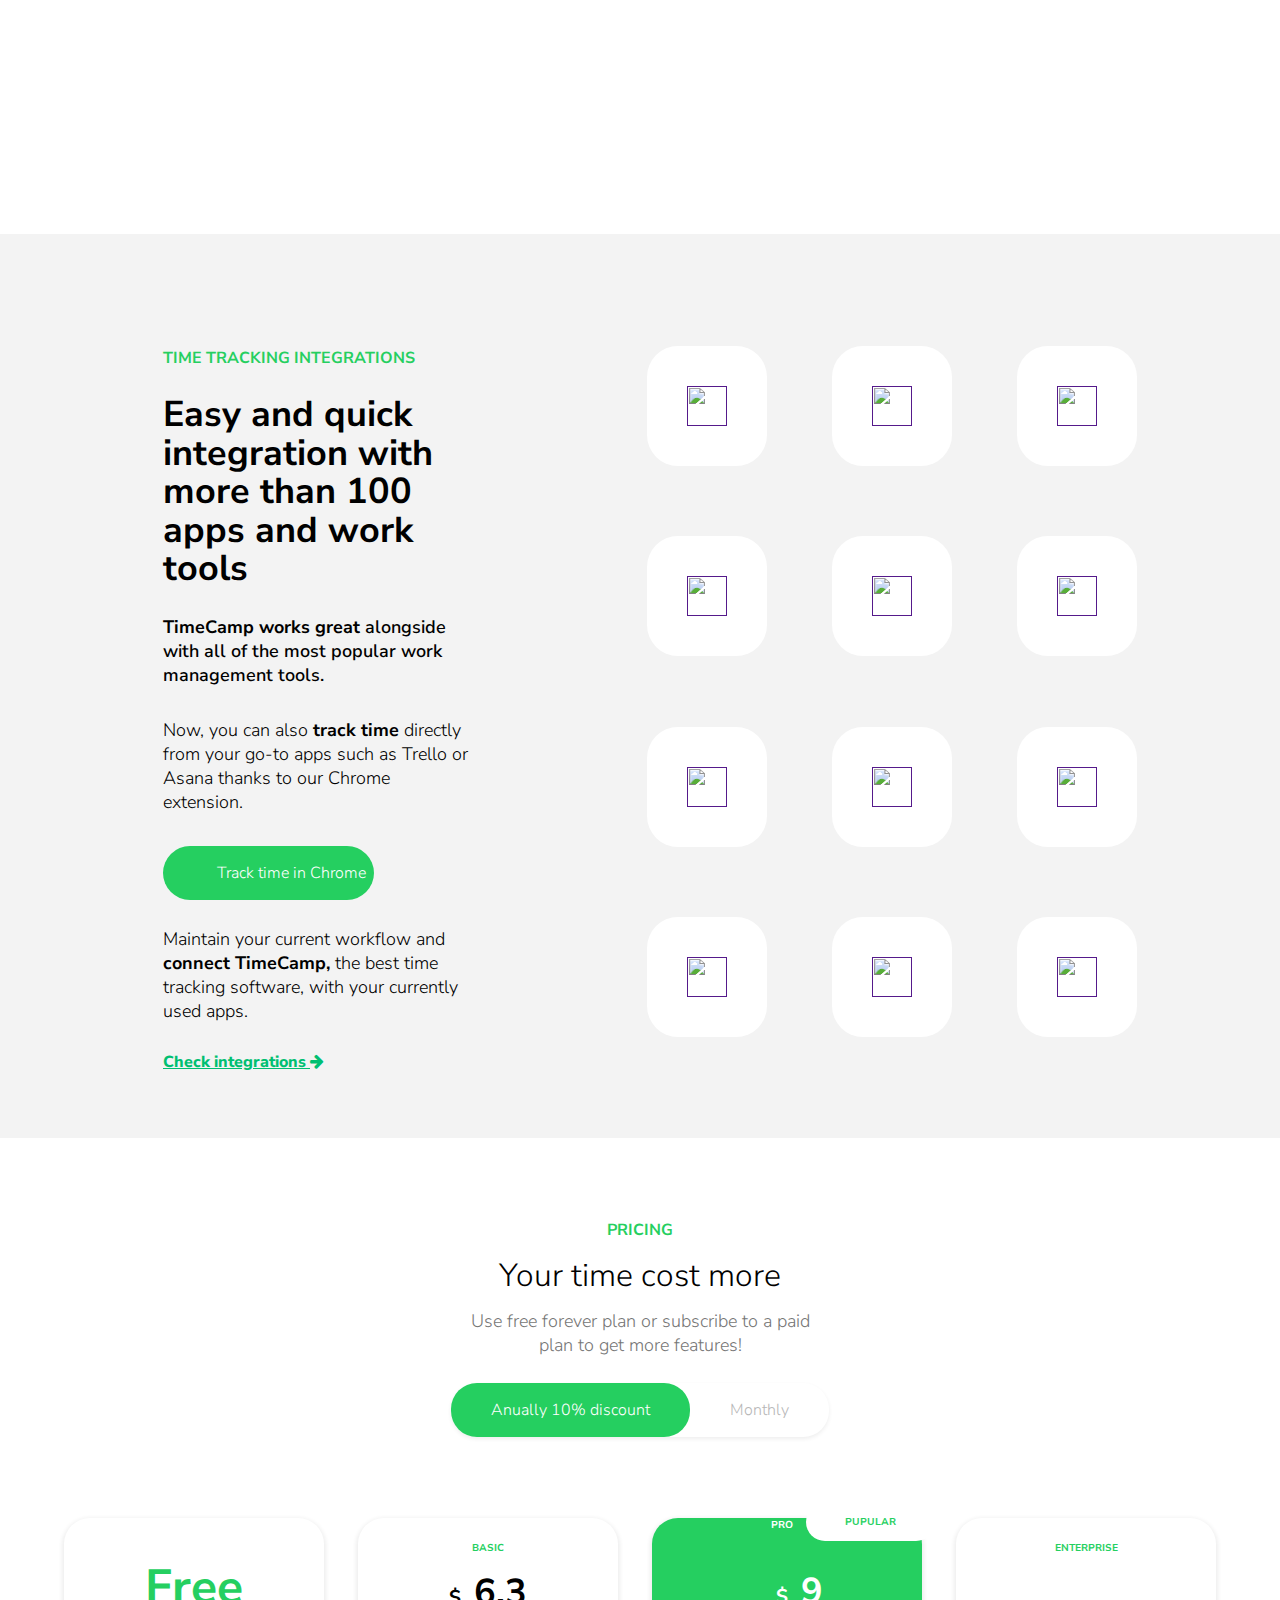
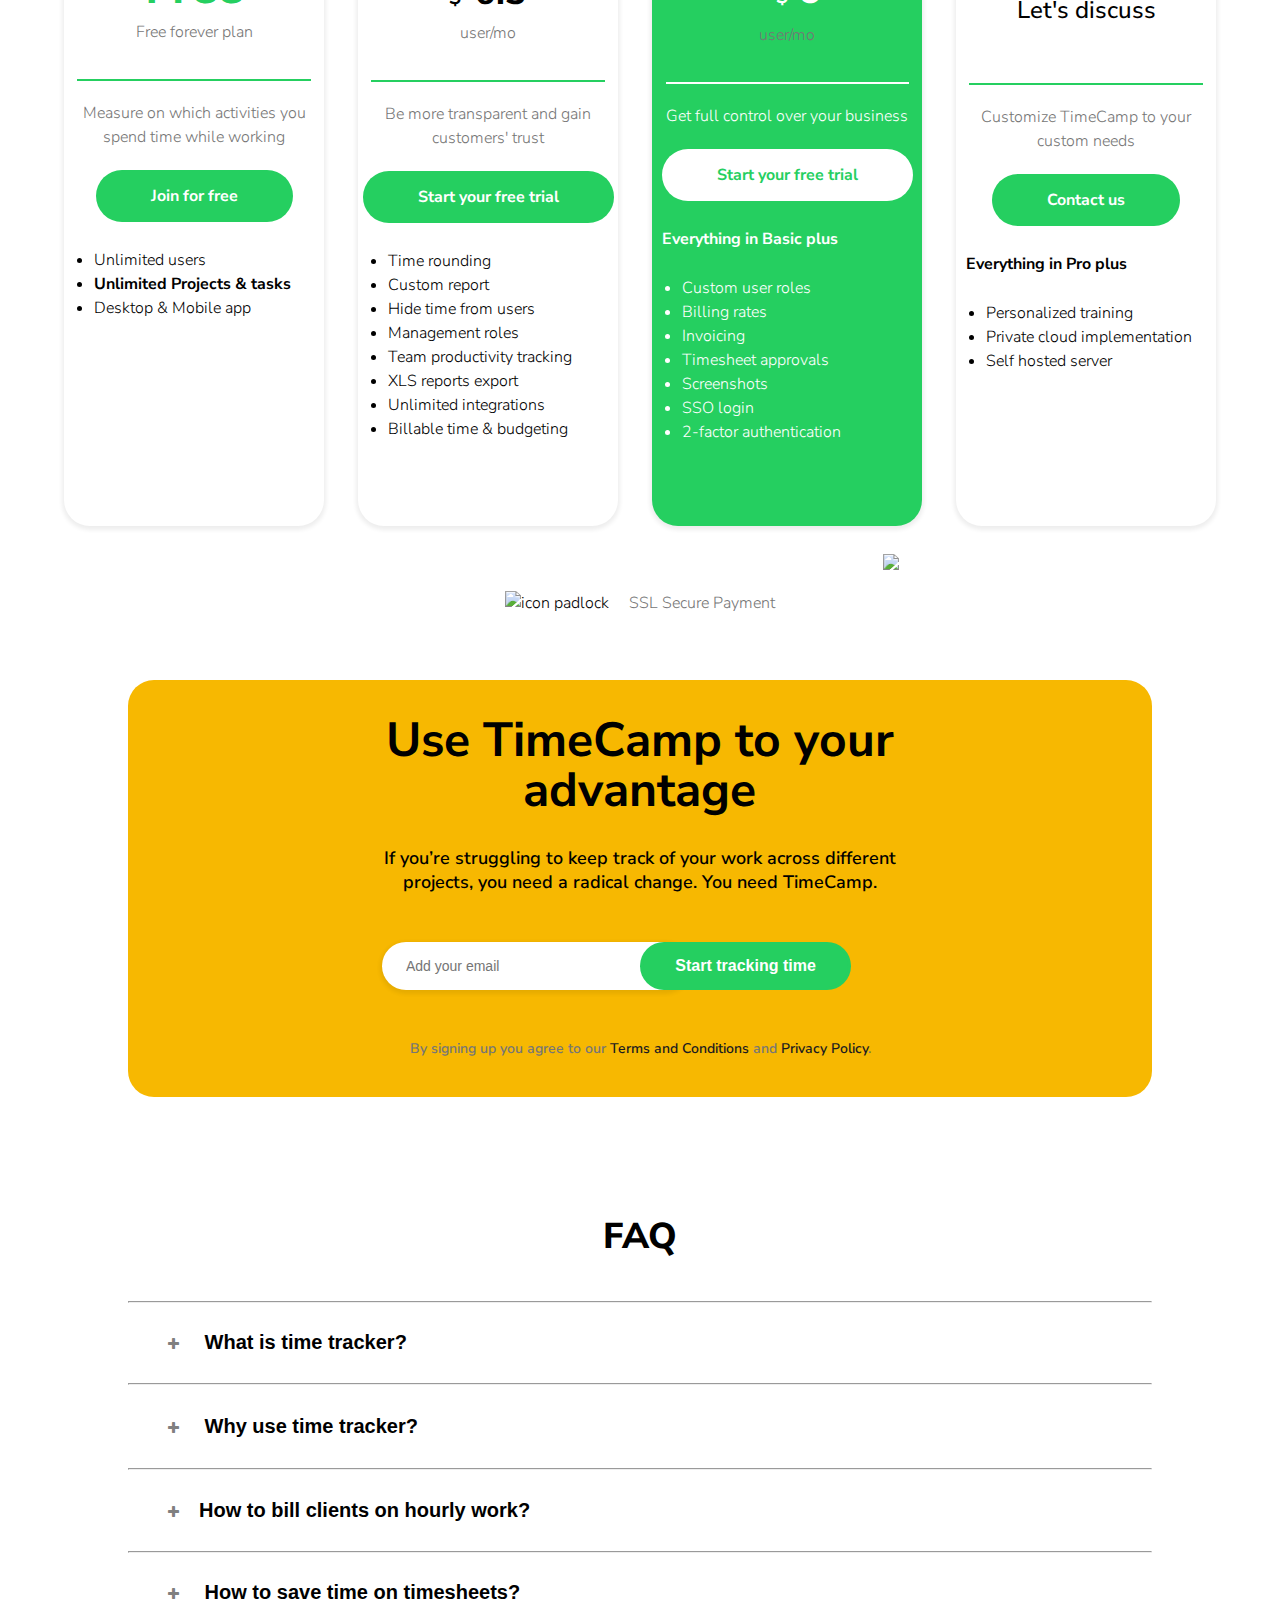
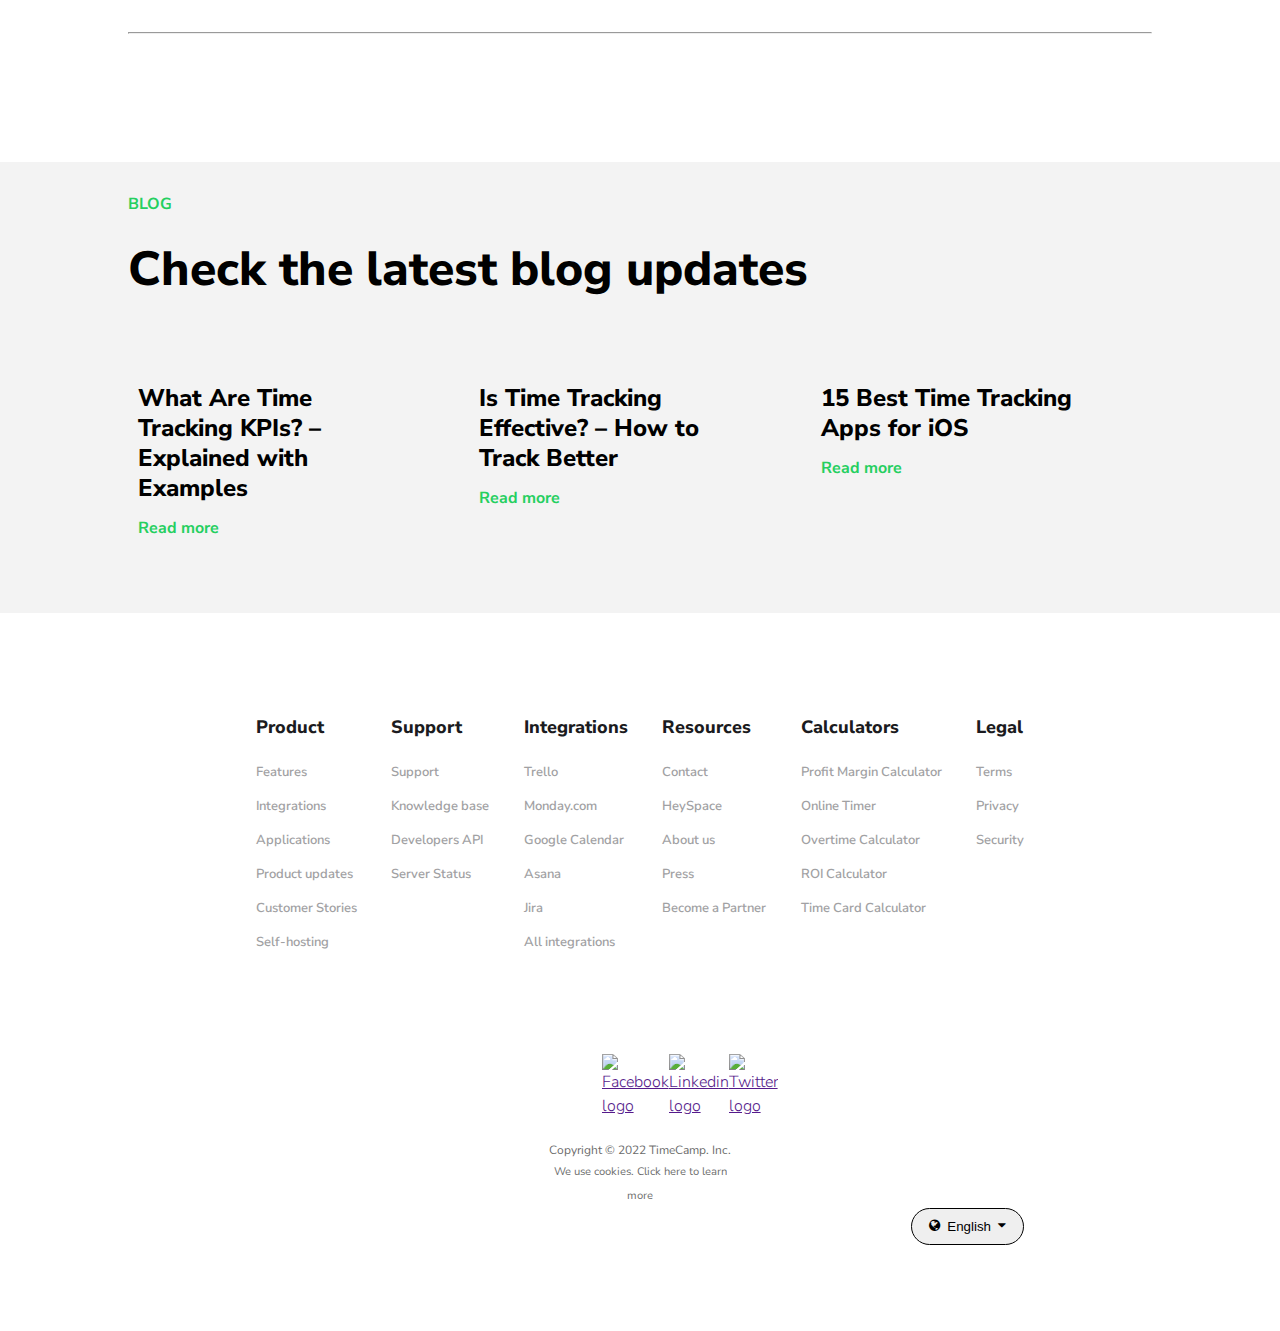
==== commit fe2dd396: "day-5" ====
--- a/index.html
+++ b/index.html
@@ -19,18 +19,18 @@
   <div id="nav2">
     <img src="https://cdn-m.timecamp.com/img/greenbranding/colorLogo.svg" alt="">
     <div>
-      <a target="_blank" href="">Features</a>
-      <a target="_blank" href="">Pricing</a>
-      <a target="_blank" href="">Integrations</a>
-      <a target="_blank" href="">Blog</a>
+      <a class="signup" target="_blank" href="">Features</a>
+      <a  class="signup" target="_blank" href="">Pricing</a>
+      <a  class="signup" target="_blank" href="">Integrations</a>
+      <a  class="signup" target="_blank" href="">Blog</a>
     </div>
     <div>
-      <a href="">Book a Demo</a>
+      <a  class="signup" href="">Book a Demo</a>
       <span></span>
-      <a href="">Sign in</a>
-      
-    </div>
-    <button>Start tracking time</button>
+      <a href="login.html">Sign in</a>
+      
+    </div>
+    <button class="signup">Start tracking time</button>
     <div>
       <button>
         <span class="icon"></span>
@@ -50,7 +50,7 @@
       </ul>
       <input id="mail" class="font" type="email" placeholder="Your e-mail adress">
       <p>By signing up you agree to our <a target="_blank" href="https://www.timecamp.com/terms-conditions/">Terms and Conditions</a> and <a target="_blank" href="https://www.timecamp.com/privacy-policy/">Privacy Policy</a> .</p>
-      <button class="font">Start tracking time</button>
+      <button  class="signup"  class="font">Start tracking time</button>
       <div>
         <p>Or sign up with:</p>
         <img src="https://cdn-m.timecamp.com/img/logos/google.svg" alt="">
@@ -265,7 +265,7 @@
         <h1>Easy and quick integration with more than 100 apps and work tools</h1>
         <p><span style="font-weight:700;">TimeCamp works great</span> alongside with all of the most popular work management tools.</p>
         <p>Now, you can also <span style="font-weight:700;">track time</span> directly from your go-to apps such as Trello or Asana thanks to our Chrome extension.</p>
-        <a> <img src="https://cdn-m.timecamp.com/img/greenbranding/features/chrome-white.png" alt=""> Track time in Chrome</a>
+        <a  class="signup" > <img src="https://cdn-m.timecamp.com/img/greenbranding/features/chrome-white.png" alt=""> Track time in Chrome</a>
         <p>Maintain your current workflow and <span style="font-weight:700;">connect TimeCamp,</span> the best time tracking software, with your currently used apps.</p>
         <a href="">Check integrations <i class="fa fa-arrow-right"></i></a>
       </div>
@@ -335,7 +335,7 @@
           <p>Free forever plan</p>
           <hr>
           <p>Measure on which activities you spend time while working</p>
-          <a href="">Join for free</a>
+          <a  class="signup">Join for free</a>
           <ul>
             <li>Unlimited users</li>
             <li><span style="font-weight: 700;">Unlimited Projects & tasks</span></li>
@@ -348,7 +348,7 @@
           <p>user/mo</p>
           <hr>
           <p>Be more transparent and gain customers' trust</p>
-          <a href="">Start your free trial</a>
+          <a  class="signup" >Start your free trial</a>
           <ul>
             <li>Time rounding</li>
             <li>Custom report</li>
@@ -366,7 +366,7 @@
           <p>user/mo</p>
           <hr>
           <p style="color: white;">Get full control over your business</p>
-          <a id="a" href="">Start your free trial</a>
+          <a id="a"  class="signup" >Start your free trial</a>
           <p style="font-weight: 700; color:white; text-align:left;position:relative;top:30px;left:10px">Everything in Basic plus</p>
           <ul>
             <li>Custom user roles</li>
@@ -385,7 +385,7 @@
           <p style="margin-bottom: 55px;" ></p>
           <hr>
           <p>Customize TimeCamp to your custom needs</p>
-          <a href="">Contact us</a>
+          <a  class="signup" >Contact us</a>
           <p style="font-weight: 700; color:black; text-align:left;position:relative;top:30px;left:10px">Everything in Pro plus</p>
           <ul>
             <li>Personalized training</li>
@@ -405,7 +405,7 @@
       <h1>Use TimeCamp to your advantage</h1>
       <p>If you’re struggling to keep track of your work across different projects, you need a radical change. You need TimeCamp.</p>
       <input type="email" placeholder="Add your email">
-      <button type="submit" class="btn-filled"> Start tracking time </button>
+      <button  class="signup"  type="submit" class="btn-filled"> Start tracking time </button>
       <p>By signing up you agree to our <span>Terms and Conditions</span> and <span>Privacy Policy</span>.</p>
     </div>
     <!-- F&Q -->
@@ -441,7 +441,7 @@
         <p>BLOG</p>
         <div class="sub">
           <h1>Check the latest blog updates</h1>
-          <button>Check all articles</button>
+          <button  class="signup" >Check all articles</button>
         </div>
         <div class="cards">
           <div>
